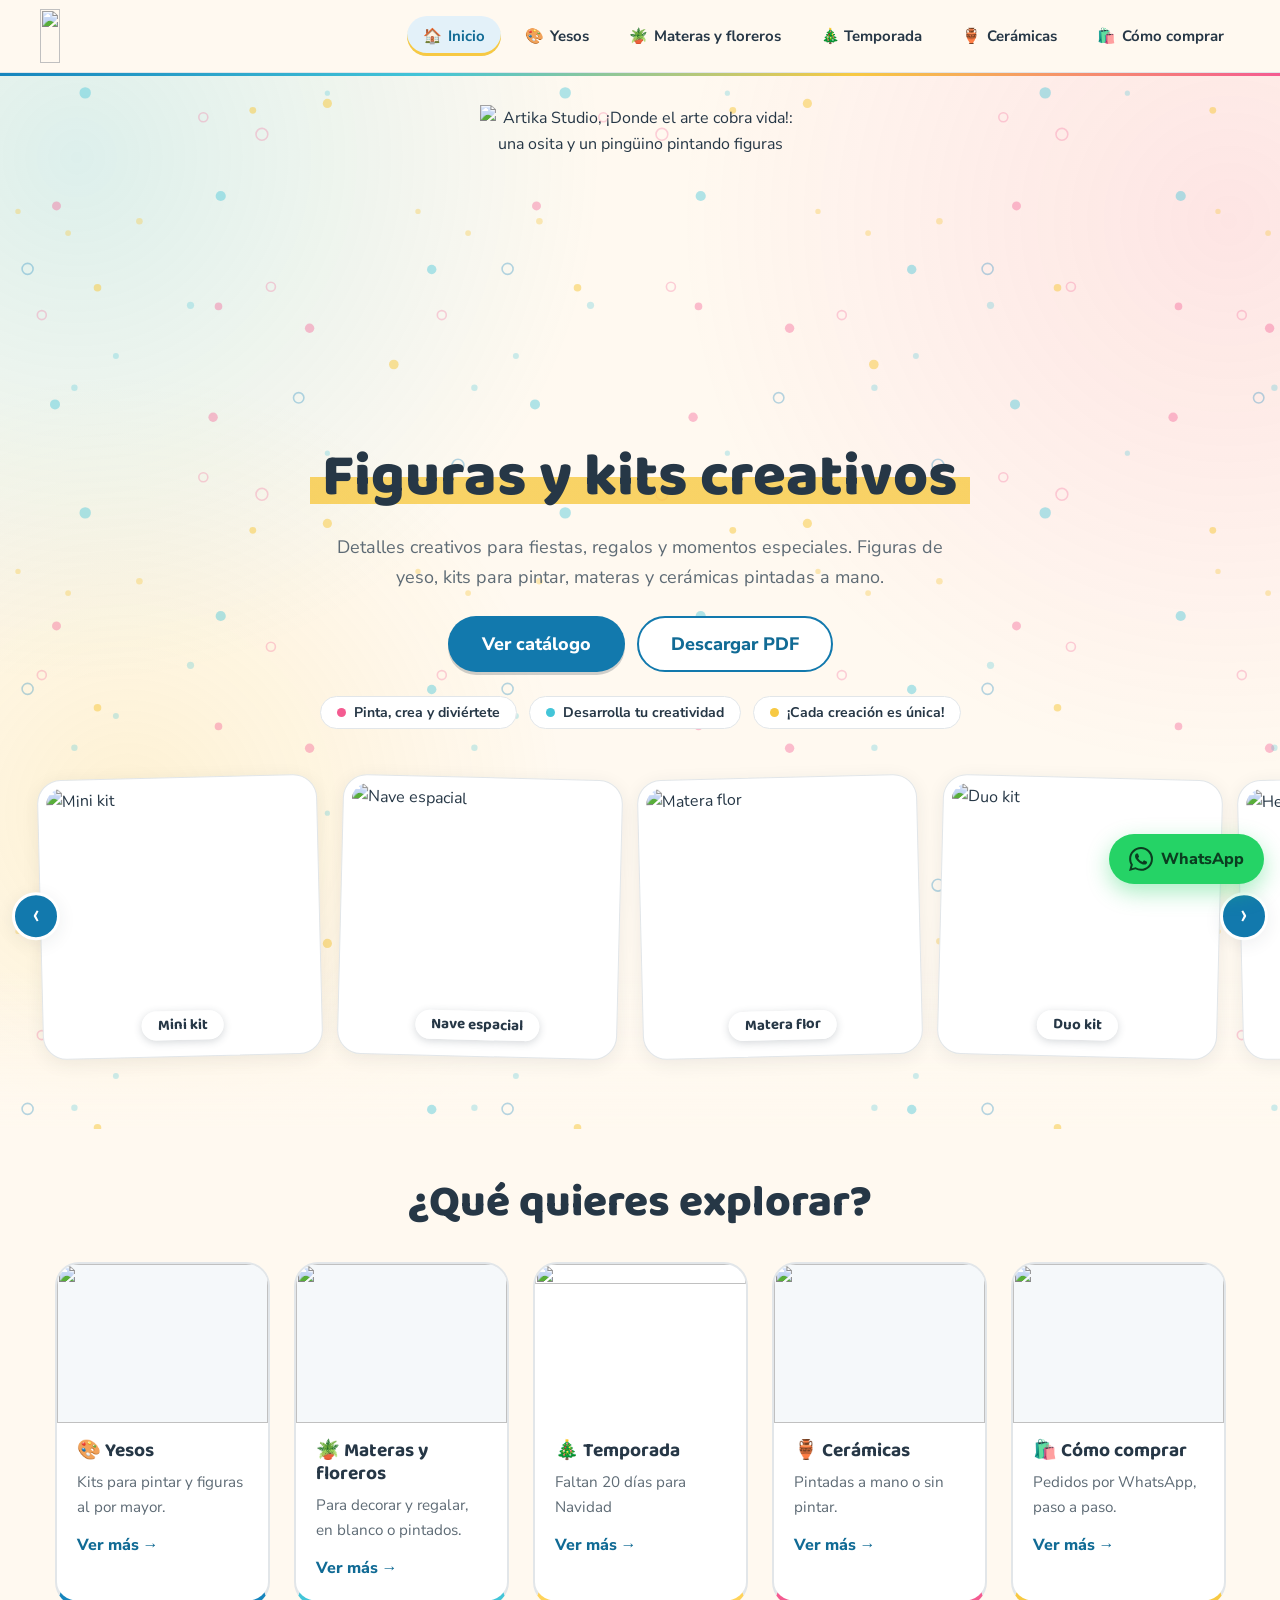
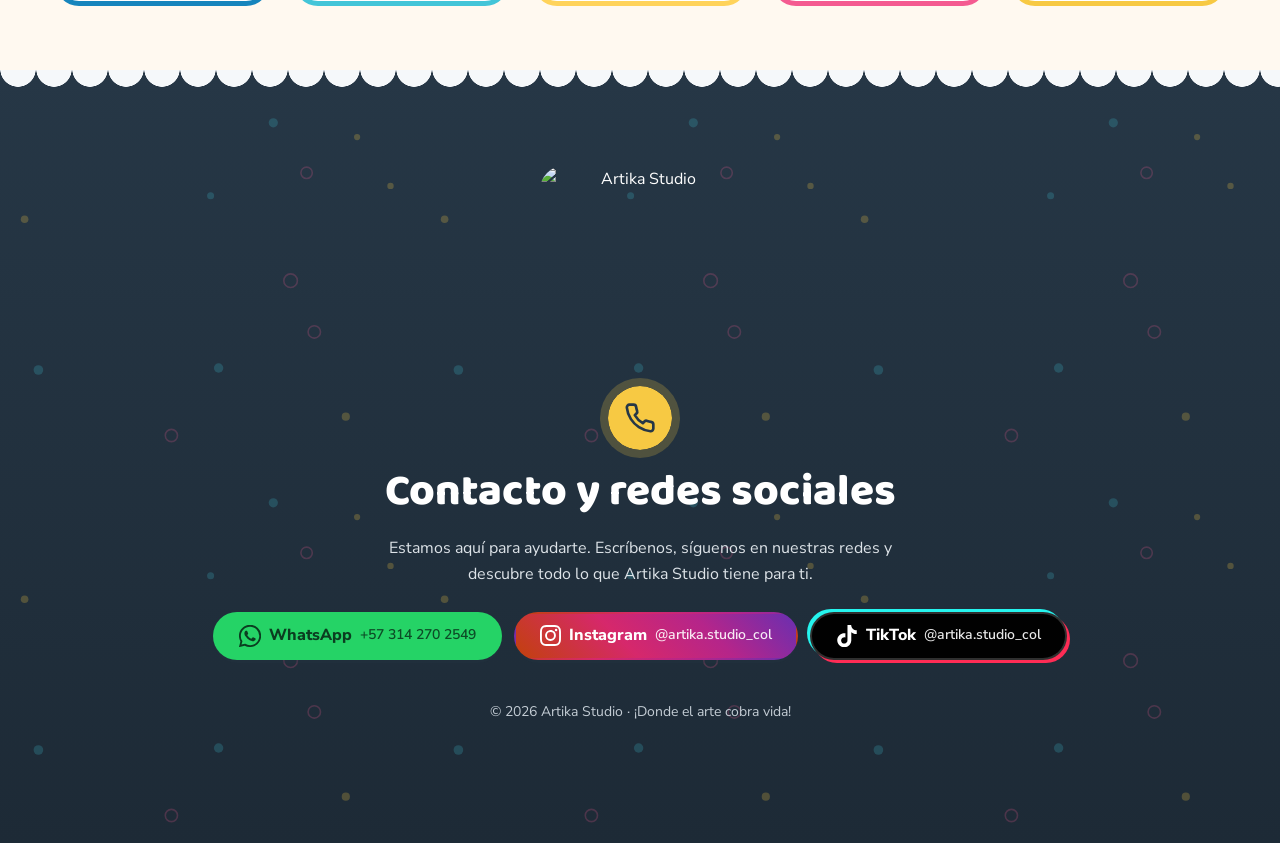
==== index.html @ c4f41da9 "Add files via upload" ====
<!DOCTYPE html>
<html lang="es">
<head>
  <meta charset="utf-8">
  <meta name="viewport" content="width=device-width, initial-scale=1">
  <title>Artika Studio · Figuras de yeso, kits y materas</title>
  <meta name="description" content="Artika Studio: figuras de yeso para pintar, kits creativos, materas y floreros, y cerámicas pintadas a mano. ¡Donde el arte cobra vida!">
  <meta name="theme-color" content="#8a6ad0">
  <link rel="preconnect" href="https://fonts.googleapis.com">
  <link rel="preconnect" href="https://fonts.gstatic.com" crossorigin>
  <link rel="canonical" href="https://collisionofstars11.github.io/artika-studio/">
  <link rel="icon" href="img/logos/favicon.png" type="image/png">
  <link rel="apple-touch-icon" href="img/logos/apple-touch-icon.png">
  <meta property="og:type" content="website">
  <meta property="og:site_name" content="Artika Studio">
  <meta property="og:locale" content="es_CO">
  <meta property="og:title" content="Artika Studio · Figuras de yeso, kits y materas">
  <meta property="og:description" content="Artika Studio: figuras de yeso para pintar, kits creativos, materas y floreros, y cerámicas pintadas a mano. ¡Donde el arte cobra vida!">
  <meta property="og:url" content="https://collisionofstars11.github.io/artika-studio/">
  <meta property="og:image" content="https://collisionofstars11.github.io/artika-studio/img/logos/compartir.jpg">
  <meta property="og:image:width" content="1200">
  <meta property="og:image:height" content="630">
  <meta property="og:image:alt" content="Logo de Artika Studio: ¡Donde el arte cobra vida!">
  <meta name="twitter:card" content="summary_large_image">
  <link rel="stylesheet" href="https://fonts.googleapis.com/css2?family=Baloo+2:wght@400;600;700;800&family=Nunito+Sans:wght@400;600;700;800&display=swap">
  <link rel="stylesheet" href="css/styles.css">
  <script type="application/ld+json">
{
  "@context": "https://schema.org",
  "@type": "Store",
  "name": "Artika Studio",
  "description": "Figuras de yeso para pintar, kits creativos, materas y floreros, y cerámicas pintadas a mano.",
  "url": "https://collisionofstars11.github.io/artika-studio/",
  "logo": "https://collisionofstars11.github.io/artika-studio/img/logos/logo-artika.png",
  "image": "https://collisionofstars11.github.io/artika-studio/img/logos/compartir.jpg",
  "telephone": "+573142702549",
  "areaServed": "CO",
  "sameAs": [
    "https://www.instagram.com/artika.studio_col",
    "https://www.tiktok.com/@artika.studio_col"
  ]
}
  </script>
</head>
<body>

  <a class="saltar" href="#contenido">Saltar al contenido</a>

  <!-- ========== ENCABEZADO (igual en todas las páginas) ========== -->
  <header class="cabecera">
    <div class="contenedor cabecera__fila">
      <a href="index.html" class="marca" aria-label="Artika Studio, ir al inicio">
        <img src="img/logos/logo-artika.png" alt="" width="108" height="54">
        <span class="sr-only">Artika Studio</span>
      </a>
      <button class="menu-boton" id="menuBoton" aria-expanded="false" aria-controls="menu" aria-label="Abrir menú">
        <span></span><span></span><span></span>
      </button>
      <nav class="menu" id="menu" aria-label="Principal">
        <a href="index.html" aria-current="page">Inicio</a>
        <a href="catalogo.html">Yesos</a>
        <a href="materas.html">Materas y floreros</a>
        <a href="temporada.html" id="menuTemporada">Temporada</a>
        <a href="ceramicas.html">Cerámicas</a>
        <a href="comprar.html">Cómo comprar</a>
      </nav>
    </div>
  </header>

  <main id="contenido">
    <noscript><p class="aviso">Para ver las figuras y los precios activa JavaScript, o escríbenos por WhatsApp al +57 314 270 2549.</p></noscript>

    <section class="hero" id="inicio">
      <div class="contenedor hero__contenido">
        <img class="hero__logo" src="img/logos/logo-general.png" alt="Artika Studio, ¡Donde el arte cobra vida!: una osita y un pingüino pintando figuras" width="320" height="320">
        <h1 class="hero__titulo">Figuras y kits creativos</h1>
        <p class="hero__texto">Detalles creativos para fiestas, regalos y momentos especiales. Figuras de yeso, kits para pintar, materas y cerámicas pintadas a mano.</p>
        <div class="hero__botones">
          <a class="boton boton--grande boton--azul" href="catalogo.html">Ver catálogo</a>
          <a class="boton boton--grande boton--borde" href="catalogo-artika-2026.pdf" download>Descargar PDF</a>
        </div>
        <ul class="lema" aria-label="Lo que ofrecemos">
          <li>Pinta, crea y diviértete</li>
          <li>Desarrolla tu creatividad</li>
          <li>¡Cada creación es única!</li>
        </ul>
      </div>

      <!-- Carrusel -->
      <div class="carrusel" data-carrusel="inicio" role="region" aria-roledescription="carrusel" aria-label="Fotos de nuestras piezas">
        <div class="carrusel__pista" tabindex="0" aria-live="off"></div>
        <div class="carrusel__controles">
          <button class="carrusel__flecha" data-dir="-1" aria-label="Foto anterior">‹</button>
          <button class="carrusel__flecha" data-dir="1" aria-label="Foto siguiente">›</button>
        </div>
      </div>
    </section>

    <!-- ========== ACCESOS A CADA PÁGINA ========== -->
    <section class="accesos" aria-labelledby="accesosTitulo">
      <div class="contenedor">
        <h2 id="accesosTitulo">¿Qué quieres explorar?</h2>
        <div class="accesos__rejilla">
          <a class="acceso acceso--lila" href="catalogo.html" data-fotos="kits/kit-mini.jpg,kits/kit-duo.jpg,kits/kit-maxi.jpg">
            <img src="img/kits/kit-mini.jpg" alt="" loading="lazy" width="733" height="800">
            <span class="acceso__cuerpo"><strong>🎨 Yesos</strong><span>Kits para pintar y figuras al por mayor.</span><span class="acceso__ir">Ver más</span></span>
          </a>
          <a class="acceso acceso--menta" href="materas.html" data-fotos="materas/matera-flor.jpg,materas/vaso-diamante.jpg,materas/floreros-lila.jpg">
            <img src="img/materas/matera-flor.jpg" alt="" loading="lazy" width="280" height="280">
            <span class="acceso__cuerpo"><strong>🪴 Materas y floreros</strong><span>Para decorar y regalar, en blanco o pintados.</span><span class="acceso__ir">Ver más</span></span>
          </a>
          <a class="acceso acceso--temporada" href="temporada.html">
            <img id="accTempImg" src="img/temporada/h-calabaza.jpg" alt="" loading="lazy" width="280" height="280">
            <span class="acceso__cuerpo"><strong id="accTempTitulo">Temporada</strong><span id="accTempTexto">Figuras especiales de la época.</span><span class="acceso__ir">Ver más</span></span>
          </a>
          <a class="acceso acceso--rosa" href="ceramicas.html" data-fotos="ceramicas/angel-salud.jpg,ceramicas/col-dragon.jpg,ceramicas/cerp-spiderman20.jpg">
            <img src="img/ceramicas/angel-salud.jpg" alt="" loading="lazy" width="416" height="416">
            <span class="acceso__cuerpo"><strong>🏺 Cerámicas</strong><span>Pintadas a mano o sin pintar.</span><span class="acceso__ir">Ver más</span></span>
          </a>
          <a class="acceso acceso--azul" href="comprar.html" data-fotos="ceramicas/loros.jpg,materas/elefante.jpg,materas/perrito.jpg">
            <img src="img/ceramicas/loros.jpg" alt="" loading="lazy" width="416" height="416">
            <span class="acceso__cuerpo"><strong>🛍️ Cómo comprar</strong><span>Pedidos por WhatsApp, paso a paso.</span><span class="acceso__ir">Ver más</span></span>
          </a>
        </div>
      </div>
    </section>

  </main>

  <!-- ========== CONTACTO (igual en todas las páginas) ========== -->
<footer class="pie" id="contacto">
    <div class="contenedor pie__contenido">
      <img class="pie__logo" src="img/logos/logo-general.png" alt="Artika Studio" width="200" height="200" loading="lazy">
      <h2 class="pie__titulo">Contacto y redes sociales</h2>
      <p>Estamos aquí para ayudarte. Escríbenos, síguenos en nuestras redes y descubre todo lo que Artika Studio tiene para ti.</p>
      <div class="redes">
        <a class="boton boton--whatsapp" id="linkWhatsapp" href="#" target="_blank" rel="noopener">WhatsApp <span id="telVisible"></span></a>
        <a class="boton boton--instagram" id="linkInstagram" href="#" target="_blank" rel="noopener">Instagram <span id="igVisible"></span></a>
        <a class="boton boton--tiktok" id="linkTiktok" href="#" target="_blank" rel="noopener">TikTok <span id="ttVisible"></span></a>
      </div>
      <p class="pie__copy">© <span id="anio"></span> Artika Studio · ¡Donde el arte cobra vida!</p>
    </div>
  </footer>

  <a class="flotante" id="flotanteWhatsapp" href="#" target="_blank" rel="noopener" aria-label="Escríbenos por WhatsApp">WhatsApp</a>

  <script src="js/datos.js"></script>
  <script src="js/main.js"></script>
  <script src="js/extras.js"></script>
</body>
</html>
---- css/styles.css ----
/* ==================================================
   ARTIKA STUDIO — SISTEMA VISUAL
   Fase 01 · Hoja de estilos completa

   ÍNDICE
    1. Fuentes
    2. Variables globales (colores, letras, espacios)
    3. Temas de temporada
    4. Reinicio y base
    5. Jerarquía tipográfica
    6. Contenedores y secciones
    7. Encabezado y navegación
    8. Botones
    9. Inicio (hero) y carrusel
   10. Etiquetas, introducciones y subtítulos
   11. Kits, precios y avisos
   12. Fotos, tabla y piezas de colección
   13. Cómo comprar
   14. Temporada
   15. Pie de página y botón flotante
   16. Formularios y campos (listos para usar)
   17. Animaciones y efectos de movimiento
   18. Adaptación a pantallas
   19. Movimiento reducido

   REGLAS DE USO DEL COLOR
   - Azul: enlaces, botones principales y acciones.
   - Crema y blanco: fondos y superficies.
   - Oscuro: títulos, textos y navegación.
   - Rosa, turquesa y amarillo: etiquetas, detalles y destacados.
     Nunca llevan texto pequeño encima por contraste: el texto va en oscuro.
   ================================================== */

/* 1. FUENTES */
/* Baloo 2 (títulos) y Nunito Sans (textos) se cargan desde el <head> de cada página */

/* 2. VARIABLES GLOBALES */
:root {
  /* Marca */
  --color-primary: #1685BD;
  --color-primary-hover: #116B95;
  --color-neutral: #FFF9F0;
  --color-accent: #F45B91;
  --color-dark: #263746;

  /* Colores complementarios */
  --color-turquoise: #43C5D8;
  --color-yellow: #F7C943;
  --color-green: #5BA355;          /* muestreado de la portada del catálogo */

  /* Ajustes de accesibilidad (derivados de los colores de marca) */
  --color-primary-action: #1279AD; /* azul de botones: texto blanco con contraste 4.8:1 */
  --color-primary-soft: #E3F1F9;
  --color-accent-soft: #FDE4EC;
  --color-turquoise-soft: #DDF5F9;
  --color-yellow-soft: #FEF3CC;

  /* Superficies */
  --color-background: var(--color-neutral);
  --color-surface: #FFFFFF;
  --color-surface-soft: #F5F8FA;

  /* Texto */
  --color-text: var(--color-dark);
  --color-text-muted: #5E6B75;
  --color-text-inverse: #FFFFFF;

  /* Bordes y estados */
  --color-border: #E2E6E9;
  --color-focus: #116B95;
  --color-success: #24794A;
  --color-error: #B42318;

  /* Redes: color de cada marca (WhatsApp lleva texto verde oscuro para que se lea bien) */
  --color-whatsapp: #25D366;
  --color-whatsapp-hover: #4BE585;
  --color-whatsapp-text: #0B3D20;

  /* Iconos (SVG dentro del CSS): redes con las formas oficiales de Simple Icons, teléfono de Feather */
  --icon-whatsapp: url("data:image/svg+xml,%3Csvg xmlns='http://www.w3.org/2000/svg' viewBox='0 0 24 24'%3E%3Cpath d='M17.472 14.382c-.297-.149-1.758-.867-2.03-.967-.273-.099-.471-.148-.67.15-.197.297-.767.966-.94 1.164-.173.199-.347.223-.644.075-.297-.15-1.255-.463-2.39-1.475-.883-.788-1.48-1.761-1.653-2.059-.173-.297-.018-.458.13-.606.134-.133.298-.347.446-.52.149-.174.198-.298.298-.497.099-.198.05-.371-.025-.52-.075-.149-.669-1.612-.916-2.207-.242-.579-.487-.5-.669-.51-.173-.008-.371-.01-.57-.01-.198 0-.52.074-.792.372-.272.297-1.04 1.016-1.04 2.479 0 1.462 1.065 2.875 1.213 3.074.149.198 2.096 3.2 5.077 4.487.709.306 1.262.489 1.694.625.712.227 1.36.195 1.871.118.571-.085 1.758-.719 2.006-1.413.248-.694.248-1.289.173-1.413-.074-.124-.272-.198-.57-.347m-5.421 7.403h-.004a9.87 9.87 0 01-5.031-1.378l-.361-.214-3.741.982.998-3.648-.235-.374a9.86 9.86 0 01-1.51-5.26c.001-5.45 4.436-9.884 9.888-9.884 2.64 0 5.122 1.03 6.988 2.898a9.825 9.825 0 012.893 6.994c-.003 5.45-4.437 9.884-9.885 9.884m8.413-18.297A11.815 11.815 0 0012.05 0C5.495 0 .16 5.335.157 11.892c0 2.096.547 4.142 1.588 5.945L.057 24l6.305-1.654a11.882 11.882 0 005.683 1.448h.005c6.554 0 11.89-5.335 11.893-11.893a11.821 11.821 0 00-3.48-8.413Z'/%3E%3C/svg%3E");
  --icon-instagram: url("data:image/svg+xml,%3Csvg xmlns='http://www.w3.org/2000/svg' viewBox='0 0 24 24'%3E%3Cpath d='M7.0301.084c-1.2768.0602-2.1487.264-2.911.5634-.7888.3075-1.4575.72-2.1228 1.3877-.6652.6677-1.075 1.3368-1.3802 2.127-.2954.7638-.4956 1.6365-.552 2.914-.0564 1.2775-.0689 1.6882-.0626 4.947.0062 3.2586.0206 3.6671.0825 4.9473.061 1.2765.264 2.1482.5635 2.9107.308.7889.72 1.4573 1.388 2.1228.6679.6655 1.3365 1.0743 2.1285 1.38.7632.295 1.6361.4961 2.9134.552 1.2773.056 1.6884.069 4.9462.0627 3.2578-.0062 3.668-.0207 4.9478-.0814 1.28-.0607 2.147-.2652 2.9098-.5633.7889-.3086 1.4578-.72 2.1228-1.3881.665-.6682 1.0745-1.3378 1.3795-2.1284.2957-.7632.4966-1.636.552-2.9124.056-1.2809.0692-1.6898.063-4.948-.0063-3.2583-.021-3.6668-.0817-4.9465-.0607-1.2797-.264-2.1487-.5633-2.9117-.3084-.7889-.72-1.4568-1.3876-2.1228C21.2982 1.33 20.628.9208 19.8378.6165 19.074.321 18.2017.1197 16.9244.0645 15.6471.0093 15.236-.005 11.977.0014 8.718.0076 8.31.0215 7.0301.0839m.1402 21.6932c-1.17-.0509-1.8053-.2453-2.2287-.408-.5606-.216-.96-.4771-1.3819-.895-.422-.4178-.6811-.8186-.9-1.378-.1644-.4234-.3624-1.058-.4171-2.228-.0595-1.2645-.072-1.6442-.079-4.848-.007-3.2037.0053-3.583.0607-4.848.05-1.169.2456-1.805.408-2.2282.216-.5613.4762-.96.895-1.3816.4188-.4217.8184-.6814 1.3783-.9003.423-.1651 1.0575-.3614 2.227-.4171 1.2655-.06 1.6447-.072 4.848-.079 3.2033-.007 3.5835.005 4.8495.0608 1.169.0508 1.8053.2445 2.228.408.5608.216.96.4754 1.3816.895.4217.4194.6816.8176.9005 1.3787.1653.4217.3617 1.056.4169 2.2263.0602 1.2655.0739 1.645.0796 4.848.0058 3.203-.0055 3.5834-.061 4.848-.051 1.17-.245 1.8055-.408 2.2294-.216.5604-.4763.96-.8954 1.3814-.419.4215-.8181.6811-1.3783.9-.4224.1649-1.0577.3617-2.2262.4174-1.2656.0595-1.6448.072-4.8493.079-3.2045.007-3.5825-.006-4.848-.0608M16.953 5.5864A1.44 1.44 0 1 0 18.39 4.144a1.44 1.44 0 0 0-1.437 1.4424M5.8385 12.012c.0067 3.4032 2.7706 6.1557 6.173 6.1493 3.4026-.0065 6.157-2.7701 6.1506-6.1733-.0065-3.4032-2.771-6.1565-6.174-6.1498-3.403.0067-6.156 2.771-6.1496 6.1738M8 12.0077a4 4 0 1 1 4.008 3.9921A3.9996 3.9996 0 0 1 8 12.0077'/%3E%3C/svg%3E");
  --icon-tiktok: url("data:image/svg+xml,%3Csvg xmlns='http://www.w3.org/2000/svg' viewBox='0 0 24 24'%3E%3Cpath d='M12.525.02c1.31-.02 2.61-.01 3.91-.02.08 1.53.63 3.09 1.75 4.17 1.12 1.11 2.7 1.62 4.24 1.79v4.03c-1.44-.05-2.89-.35-4.2-.97-.57-.26-1.1-.59-1.62-.93-.01 2.92.01 5.84-.02 8.75-.08 1.4-.54 2.79-1.35 3.94-1.31 1.92-3.58 3.17-5.91 3.21-1.43.08-2.86-.31-4.08-1.03-2.02-1.19-3.44-3.37-3.65-5.71-.02-.5-.03-1-.01-1.49.18-1.9 1.12-3.72 2.58-4.96 1.66-1.44 3.98-2.13 6.15-1.72.02 1.48-.04 2.96-.04 4.44-.99-.32-2.15-.23-3.02.37-.63.41-1.11 1.04-1.36 1.75-.21.51-.15 1.07-.14 1.61.24 1.64 1.82 3.02 3.5 2.87 1.12-.01 2.19-.66 2.77-1.61.19-.33.4-.67.41-1.06.1-1.79.06-3.57.07-5.36.01-4.03-.01-8.05.02-12.07z'/%3E%3C/svg%3E");
  --icon-phone: url("data:image/svg+xml,%3Csvg xmlns='http://www.w3.org/2000/svg' viewBox='0 0 64 64'%3E%3Ccircle cx='32' cy='32' r='32' fill='%23F7C943'/%3E%3Cg transform='translate%2816 16%29 scale%281.3333%29' fill='none' stroke='%23263746' stroke-width='2' stroke-linecap='round' stroke-linejoin='round'%3E%3Cpath d='M22 16.92v3a2 2 0 0 1-2.18 2 19.79 19.79 0 0 1-8.63-3.07 19.5 19.5 0 0 1-6-6 19.79 19.79 0 0 1-3.07-8.67A2 2 0 0 1 4.11 2h3a2 2 0 0 1 2 1.72 12.84 12.84 0 0 0 .7 2.81 2 2 0 0 1-.45 2.11L8.09 9.91a16 16 0 0 0 6 6l1.27-1.27a2 2 0 0 1 2.11-.45 12.84 12.84 0 0 0 2.81.7A2 2 0 0 1 22 16.92z'/%3E%3C/g%3E%3C/svg%3E");

  /* Mosaicos del confeti y de las figuras de temporada (se repiten y se desplazan) */
  --confeti-hero-a: url("data:image/svg+xml,%3Csvg xmlns='http://www.w3.org/2000/svg' width='480' height='420' viewBox='0 0 480 420'%3E%3Ccircle cx='218.5' cy='233.4' r='3.8' fill='rgb%28244%2C91%2C145%29' fill-opacity='0.55'/%3E%3Ccircle cx='431.7' cy='196.5' r='4.7' fill='rgb%2867%2C197%2C216%29' fill-opacity='0.6'/%3E%3Ccircle cx='97.5' cy='214.7' r='3.8' fill='rgb%28247%2C201%2C67%29' fill-opacity='0.75'/%3E%3Ccircle cx='298.7' cy='324.8' r='5.2' fill='none' stroke='rgb%2822%2C133%2C189%29' stroke-opacity='0.45' stroke-width='1.6'/%3E%3Ccircle cx='56.5' cy='132.9' r='4.5' fill='rgb%28244%2C91%2C145%29' fill-opacity='0.55'/%3E%3Ccircle cx='55' cy='331.4' r='5' fill='rgb%2867%2C197%2C216%29' fill-opacity='0.6'/%3E%3Ccircle cx='327.4' cy='30.4' r='4.6' fill='rgb%28247%2C201%2C67%29' fill-opacity='0.75'/%3E%3Ccircle cx='458' cy='392.2' r='5.9' fill='none' stroke='rgb%2822%2C133%2C189%29' stroke-opacity='0.45' stroke-width='1.6'/%3E%3Ccircle cx='309.6' cy='255.3' r='4.7' fill='rgb%28244%2C91%2C145%29' fill-opacity='0.55'/%3E%3Ccircle cx='85.2' cy='19.9' r='5.7' fill='rgb%2867%2C197%2C216%29' fill-opacity='0.6'/%3E%3Ccircle cx='252.8' cy='37.3' r='3.4' fill='rgb%28247%2C201%2C67%29' fill-opacity='0.75'/%3E%3Ccircle cx='27.6' cy='195.9' r='5.5' fill='none' stroke='rgb%2822%2C133%2C189%29' stroke-opacity='0.45' stroke-width='1.6'/%3E%3Ccircle cx='213.1' cy='344.2' r='4.7' fill='rgb%28244%2C91%2C145%29' fill-opacity='0.55'/%3E%3Ccircle cx='220.7' cy='123' r='5.1' fill='rgb%2867%2C197%2C216%29' fill-opacity='0.6'/%3E%3Ccircle cx='393.8' cy='291.5' r='4.8' fill='rgb%28247%2C201%2C67%29' fill-opacity='0.75'/%3E%3C/svg%3E");
  --confeti-hero-b: url("data:image/svg+xml,%3Csvg xmlns='http://www.w3.org/2000/svg' width='400' height='360' viewBox='0 0 400 360'%3E%3Ccircle cx='190.5' cy='232.3' r='3.6' fill='rgb%2867%2C197%2C216%29' fill-opacity='0.45'/%3E%3Ccircle cx='261.9' cy='61.3' r='5.9' fill='none' stroke='rgb%28244%2C91%2C145%29' stroke-opacity='0.45' stroke-width='1.6'/%3E%3Ccircle cx='18' cy='138.4' r='2.7' fill='rgb%28247%2C201%2C67%29' fill-opacity='0.6'/%3E%3Ccircle cx='115.9' cy='283' r='3' fill='rgb%2867%2C197%2C216%29' fill-opacity='0.45'/%3E%3Ccircle cx='270.9' cy='213.7' r='4.5' fill='none' stroke='rgb%28244%2C91%2C145%29' stroke-opacity='0.45' stroke-width='1.6'/%3E%3Ccircle cx='68.1' cy='160.1' r='2.9' fill='rgb%28247%2C201%2C67%29' fill-opacity='0.6'/%3E%3Ccircle cx='74.4' cy='314.8' r='3.2' fill='rgb%2867%2C197%2C216%29' fill-opacity='0.45'/%3E%3Ccircle cx='41.8' cy='242.1' r='4.5' fill='none' stroke='rgb%28244%2C91%2C145%29' stroke-opacity='0.45' stroke-width='1.6'/%3E%3Ccircle cx='139.4' cy='148.3' r='3.3' fill='rgb%28247%2C201%2C67%29' fill-opacity='0.6'/%3E%3Ccircle cx='327.4' cy='20.2' r='2.6' fill='rgb%2867%2C197%2C216%29' fill-opacity='0.45'/%3E%3Ccircle cx='203.3' cy='44.2' r='4.5' fill='none' stroke='rgb%28244%2C91%2C145%29' stroke-opacity='0.45' stroke-width='1.6'/%3E%3C/svg%3E");
  --confeti-lila: url("data:image/svg+xml,%3Csvg xmlns='http://www.w3.org/2000/svg' width='440' height='400' viewBox='0 0 440 400'%3E%3Ccircle cx='120.7' cy='268.9' r='3.9' fill='rgb%2867%2C197%2C216%29' fill-opacity='0.55'/%3E%3Ccircle cx='295.8' cy='330' r='3.5' fill='rgb%28247%2C201%2C67%29' fill-opacity='0.75'/%3E%3Ccircle cx='90.5' cy='99.8' r='5.8' fill='none' stroke='rgb%28244%2C91%2C145%29' stroke-opacity='0.45' stroke-width='1.6'/%3E%3Ccircle cx='316.4' cy='62.4' r='2.7' fill='rgb%2822%2C133%2C189%29' fill-opacity='0.35'/%3E%3Ccircle cx='232.9' cy='93.6' r='4.5' fill='rgb%2867%2C197%2C216%29' fill-opacity='0.55'/%3E%3Ccircle cx='135.4' cy='174.5' r='4' fill='rgb%28247%2C201%2C67%29' fill-opacity='0.75'/%3E%3Ccircle cx='359.1' cy='240.3' r='7.2' fill='none' stroke='rgb%28244%2C91%2C145%29' stroke-opacity='0.45' stroke-width='1.6'/%3E%3Ccircle cx='19.9' cy='116.6' r='3.3' fill='rgb%2822%2C133%2C189%29' fill-opacity='0.35'/%3E%3Ccircle cx='74.4' cy='338.1' r='4.2' fill='rgb%2867%2C197%2C216%29' fill-opacity='0.55'/%3E%3Ccircle cx='347.6' cy='313.8' r='3.9' fill='rgb%28247%2C201%2C67%29' fill-opacity='0.75'/%3E%3Ccircle cx='405.1' cy='309.3' r='5.4' fill='none' stroke='rgb%28244%2C91%2C145%29' stroke-opacity='0.45' stroke-width='1.6'/%3E%3Ccircle cx='214.6' cy='294.9' r='3.3' fill='rgb%2822%2C133%2C189%29' fill-opacity='0.35'/%3E%3Ccircle cx='246.4' cy='173.8' r='4' fill='rgb%2867%2C197%2C216%29' fill-opacity='0.55'/%3E%3C/svg%3E");
  --confeti-menta: url("data:image/svg+xml,%3Csvg xmlns='http://www.w3.org/2000/svg' width='420' height='380' viewBox='0 0 420 380'%3E%3Ccircle cx='55.9' cy='261.3' r='4.1' fill='rgb%28244%2C91%2C145%29' fill-opacity='0.5'/%3E%3Ccircle cx='269.6' cy='345' r='3.1' fill='rgb%2867%2C197%2C216%29' fill-opacity='0.6'/%3E%3Ccircle cx='120.3' cy='104' r='6.8' fill='none' stroke='rgb%28247%2C201%2C67%29' stroke-opacity='0.7' stroke-width='1.6'/%3E%3Ccircle cx='301.8' cy='245.8' r='2.6' fill='rgb%2822%2C133%2C189%29' fill-opacity='0.32'/%3E%3Ccircle cx='132.8' cy='254.9' r='3.8' fill='rgb%28244%2C91%2C145%29' fill-opacity='0.5'/%3E%3Ccircle cx='60.4' cy='92.6' r='3' fill='rgb%2867%2C197%2C216%29' fill-opacity='0.6'/%3E%3Ccircle cx='367.4' cy='140' r='6.7' fill='none' stroke='rgb%28247%2C201%2C67%29' stroke-opacity='0.7' stroke-width='1.6'/%3E%3Ccircle cx='261.6' cy='66.7' r='2.7' fill='rgb%2822%2C133%2C189%29' fill-opacity='0.32'/%3E%3Ccircle cx='230.1' cy='247.7' r='4.1' fill='rgb%28244%2C91%2C145%29' fill-opacity='0.5'/%3E%3Ccircle cx='356.9' cy='194.9' r='3.1' fill='rgb%2867%2C197%2C216%29' fill-opacity='0.6'/%3E%3Ccircle cx='90' cy='173.3' r='6.1' fill='none' stroke='rgb%28247%2C201%2C67%29' stroke-opacity='0.7' stroke-width='1.6'/%3E%3Ccircle cx='99.5' cy='295' r='3.3' fill='rgb%2822%2C133%2C189%29' fill-opacity='0.32'/%3E%3C/svg%3E");
  --confeti-rosa: url("data:image/svg+xml,%3Csvg xmlns='http://www.w3.org/2000/svg' width='460' height='400' viewBox='0 0 460 400'%3E%3Ccircle cx='431' cy='18.3' r='4.1' fill='rgb%28247%2C201%2C67%29' fill-opacity='0.75'/%3E%3Ccircle cx='331.9' cy='72.8' r='4' fill='rgb%28244%2C91%2C145%29' fill-opacity='0.5'/%3E%3Ccircle cx='393.9' cy='267.5' r='6.3' fill='none' stroke='rgb%2867%2C197%2C216%29' stroke-opacity='0.6' stroke-width='1.6'/%3E%3Ccircle cx='384.4' cy='385.9' r='3' fill='rgb%2822%2C133%2C189%29' fill-opacity='0.3'/%3E%3Ccircle cx='117.6' cy='139.8' r='4.1' fill='rgb%28247%2C201%2C67%29' fill-opacity='0.75'/%3E%3Ccircle cx='413.5' cy='204.2' r='3.2' fill='rgb%28244%2C91%2C145%29' fill-opacity='0.5'/%3E%3Ccircle cx='195.4' cy='43.4' r='7.1' fill='none' stroke='rgb%2867%2C197%2C216%29' stroke-opacity='0.6' stroke-width='1.6'/%3E%3Ccircle cx='257.9' cy='147.9' r='2.9' fill='rgb%2822%2C133%2C189%29' fill-opacity='0.3'/%3E%3Ccircle cx='260.1' cy='360' r='3.7' fill='rgb%28247%2C201%2C67%29' fill-opacity='0.75'/%3E%3Ccircle cx='22.1' cy='66.2' r='3.4' fill='rgb%28244%2C91%2C145%29' fill-opacity='0.5'/%3E%3Ccircle cx='88.4' cy='363' r='6.8' fill='none' stroke='rgb%2867%2C197%2C216%29' stroke-opacity='0.6' stroke-width='1.6'/%3E%3Ccircle cx='312.3' cy='281.5' r='2.9' fill='rgb%2822%2C133%2C189%29' fill-opacity='0.3'/%3E%3Ccircle cx='137.8' cy='198.1' r='4.7' fill='rgb%28247%2C201%2C67%29' fill-opacity='0.75'/%3E%3Ccircle cx='64.2' cy='31.6' r='3.4' fill='rgb%28244%2C91%2C145%29' fill-opacity='0.5'/%3E%3C/svg%3E");
  --confeti-azul: url("data:image/svg+xml,%3Csvg xmlns='http://www.w3.org/2000/svg' width='400' height='360' viewBox='0 0 400 360'%3E%3Ccircle cx='148.5' cy='173.5' r='3.8' fill='rgb%2822%2C133%2C189%29' fill-opacity='0.4'/%3E%3Ccircle cx='166.3' cy='232.4' r='3' fill='rgb%28244%2C91%2C145%29' fill-opacity='0.5'/%3E%3Ccircle cx='110.3' cy='224.8' r='7.1' fill='none' stroke='rgb%28247%2C201%2C67%29' stroke-opacity='0.75' stroke-width='1.6'/%3E%3Ccircle cx='17.8' cy='114.3' r='3.4' fill='rgb%2867%2C197%2C216%29' fill-opacity='0.55'/%3E%3Ccircle cx='138.6' cy='61.1' r='4.5' fill='rgb%2822%2C133%2C189%29' fill-opacity='0.4'/%3E%3Ccircle cx='290.6' cy='117' r='3.6' fill='rgb%28244%2C91%2C145%29' fill-opacity='0.5'/%3E%3Ccircle cx='307.6' cy='331.5' r='5.6' fill='none' stroke='rgb%28247%2C201%2C67%29' stroke-opacity='0.75' stroke-width='1.6'/%3E%3Ccircle cx='108.3' cy='310.7' r='2.7' fill='rgb%2867%2C197%2C216%29' fill-opacity='0.55'/%3E%3Ccircle cx='314.4' cy='235.6' r='3.8' fill='rgb%2822%2C133%2C189%29' fill-opacity='0.4'/%3E%3Ccircle cx='97.5' cy='116.9' r='3.5' fill='rgb%28244%2C91%2C145%29' fill-opacity='0.5'/%3E%3Ccircle cx='253.2' cy='328.9' r='5.2' fill='none' stroke='rgb%28247%2C201%2C67%29' stroke-opacity='0.75' stroke-width='1.6'/%3E%3C/svg%3E");
  --confeti-pie: url("data:image/svg+xml,%3Csvg xmlns='http://www.w3.org/2000/svg' width='420' height='380' viewBox='0 0 420 380'%3E%3Ccircle cx='218.6' cy='298' r='4.7' fill='rgb%2867%2C197%2C216%29' fill-opacity='0.55'/%3E%3Ccircle cx='390.5' cy='115.9' r='3.2' fill='rgb%28247%2C201%2C67%29' fill-opacity='0.6'/%3E%3Ccircle cx='314.3' cy='261.9' r='6.2' fill='none' stroke='rgb%28244%2C91%2C145%29' stroke-opacity='0.55' stroke-width='1.6'/%3E%3Ccircle cx='273.3' cy='52.8' r='4.6' fill='rgb%2867%2C197%2C216%29' fill-opacity='0.55'/%3E%3Ccircle cx='24.6' cy='149.2' r='3.8' fill='rgb%28247%2C201%2C67%29' fill-opacity='0.6'/%3E%3Ccircle cx='306.6' cy='102.8' r='5.7' fill='none' stroke='rgb%28244%2C91%2C145%29' stroke-opacity='0.55' stroke-width='1.6'/%3E%3Ccircle cx='210.6' cy='125.7' r='3.5' fill='rgb%2867%2C197%2C216%29' fill-opacity='0.55'/%3E%3Ccircle cx='345.8' cy='346.7' r='4.1' fill='rgb%28247%2C201%2C67%29' fill-opacity='0.6'/%3E%3Ccircle cx='171.4' cy='365.5' r='6.1' fill='none' stroke='rgb%28244%2C91%2C145%29' stroke-opacity='0.55' stroke-width='1.6'/%3E%3Ccircle cx='38.4' cy='300' r='4.8' fill='rgb%2867%2C197%2C216%29' fill-opacity='0.55'/%3E%3Ccircle cx='357.1' cy='67.1' r='3.1' fill='rgb%28247%2C201%2C67%29' fill-opacity='0.6'/%3E%3Ccircle cx='290.6' cy='210.7' r='6.8' fill='none' stroke='rgb%28244%2C91%2C145%29' stroke-opacity='0.55' stroke-width='1.6'/%3E%3C/svg%3E");
  --figuras-halloween: url("data:image/svg+xml,%3Csvg xmlns='http://www.w3.org/2000/svg' width='460' height='400' viewBox='0 0 460 400'%3E%3Cg opacity='0.8' transform='translate%28245.3 130%29 rotate%2813.3%29 scale%280.9%29'%3E%3Crect x='-1.8' y='-13' width='3.6' height='6' rx='1' fill='%237FB04B'/%3E%3Cellipse cx='-7.5' cy='1' rx='7' ry='9.5' fill='%23FF8A1F'/%3E%3Cellipse cx='7.5' cy='1' rx='7' ry='9.5' fill='%23FF8A1F'/%3E%3Cellipse cx='0' cy='1' rx='7' ry='10.5' fill='%23FF8A1F' stroke='%23C25E0A' stroke-width='.8'/%3E%3Cpath fill='%232B1B4A' d='M-6.5-1.5 -3-6 0.5-1.5Z M1-1.5 4.5-6 8-1.5Z M-6 6 -3.5 4 -1.2 6 1.2 4 3.5 6 6 4 5 8.5 -5 8.5Z'/%3E%3C/g%3E%3Cg opacity='0.55' transform='translate%2845.8 251%29 rotate%280.2%29 scale%280.85%29'%3E%3Cpath fill='%23FFFFFF' d='M-10 12 V-2 Q-10-14 0-14 Q10-14 10-2 V12 L6.7 8.5 3.3 12 0 8.5 -3.3 12 -6.7 8.5Z'/%3E%3Ccircle cx='-4' cy='-3.5' r='2' fill='%232B1B4A'/%3E%3Ccircle cx='4' cy='-3.5' r='2' fill='%232B1B4A'/%3E%3Cellipse cx='0' cy='2.5' rx='2' ry='2.6' fill='%232B1B4A'/%3E%3C/g%3E%3Cg opacity='0.85' transform='translate%28116.3 119.4%29 rotate%28-10.3%29 scale%281.15%29'%3E%3Crect x='-1.8' y='-13' width='3.6' height='6' rx='1' fill='%237FB04B'/%3E%3Cellipse cx='-7.5' cy='1' rx='7' ry='9.5' fill='%23FF8A1F'/%3E%3Cellipse cx='7.5' cy='1' rx='7' ry='9.5' fill='%23FF8A1F'/%3E%3Cellipse cx='0' cy='1' rx='7' ry='10.5' fill='%23FF8A1F' stroke='%23C25E0A' stroke-width='.8'/%3E%3Cpath fill='%232B1B4A' d='M-6.5-1.5 -3-6 0.5-1.5Z M1-1.5 4.5-6 8-1.5Z M-6 6 -3.5 4 -1.2 6 1.2 4 3.5 6 6 4 5 8.5 -5 8.5Z'/%3E%3C/g%3E%3Cg opacity='0.6' transform='translate%28189.7 247%29 rotate%284.6%29 scale%281.1%29'%3E%3Cpath fill='%23C9B6FF' d='M0-5 L-2.6-10 L-4-5.5 Q-12-11-22-5 Q-18-2.5-17-1 Q-14-4-11-2.5 Q-8-3.5-6 0 Q-3 4 0 8 Q3 4 6 0 Q8-3.5 11-2.5 Q14-4 17-1 Q18-2.5 22-5 Q12-11 4-5.5 L2.6-10Z'/%3E%3C/g%3E%3Cg opacity='0.8' transform='translate%28421.6 187.2%29 rotate%28-0.9%29 scale%280.9%29'%3E%3Cpath fill='%23FFD35A' d='M0-9 Q1-1 9 0 Q1 1 0 9 Q-1 1-9 0 Q-1-1 0-9Z'/%3E%3C/g%3E%3Cg opacity='0.65' transform='translate%28423.4 363.5%29 rotate%28-5.4%29 scale%281.05%29'%3E%3Cpath fill='%23FFFFFF' d='M-10 12 V-2 Q-10-14 0-14 Q10-14 10-2 V12 L6.7 8.5 3.3 12 0 8.5 -3.3 12 -6.7 8.5Z'/%3E%3Ccircle cx='-4' cy='-3.5' r='2' fill='%232B1B4A'/%3E%3Ccircle cx='4' cy='-3.5' r='2' fill='%232B1B4A'/%3E%3Cellipse cx='0' cy='2.5' rx='2' ry='2.6' fill='%232B1B4A'/%3E%3C/g%3E%3Cg opacity='0.75' transform='translate%2896.7 313.5%29 rotate%28-1.6%29 scale%280.8%29'%3E%3Cpath fill='%23FF8A1F' d='M0-9 Q1-1 9 0 Q1 1 0 9 Q-1 1-9 0 Q-1-1 0-9Z'/%3E%3C/g%3E%3Cg opacity='0.55' transform='translate%28269 338.6%29 rotate%285%29 scale%281.0%29'%3E%3Cpath fill='%23C9B6FF' d='M0-5 L-2.6-10 L-4-5.5 Q-12-11-22-5 Q-18-2.5-17-1 Q-14-4-11-2.5 Q-8-3.5-6 0 Q-3 4 0 8 Q3 4 6 0 Q8-3.5 11-2.5 Q14-4 17-1 Q18-2.5 22-5 Q12-11 4-5.5 L2.6-10Z'/%3E%3C/g%3E%3Cg opacity='0.5' transform='translate%28377.8 117.7%29 rotate%28-5.4%29 scale%280.9%29'%3E%3Cpath fill='%23C9B6FF' d='M0-5 L-2.6-10 L-4-5.5 Q-12-11-22-5 Q-18-2.5-17-1 Q-14-4-11-2.5 Q-8-3.5-6 0 Q-3 4 0 8 Q3 4 6 0 Q8-3.5 11-2.5 Q14-4 17-1 Q18-2.5 22-5 Q12-11 4-5.5 L2.6-10Z'/%3E%3C/g%3E%3C/svg%3E");
  --figuras-navidad: url("data:image/svg+xml,%3Csvg xmlns='http://www.w3.org/2000/svg' width='460' height='400' viewBox='0 0 460 400'%3E%3Cg opacity='0.8' transform='translate%2838.8 71.3%29 rotate%28-9.8%29 scale%280.9%29'%3E%3Cpolygon points='0.0%2C-10.0 2.6%2C-3.6 9.5%2C-3.1 4.3%2C1.4 5.9%2C8.1 0.0%2C4.5 -5.9%2C8.1 -4.3%2C1.4 -9.5%2C-3.1 -2.6%2C-3.6' fill='%23FFD35A'/%3E%3C/g%3E%3Cg opacity='0.8' transform='translate%28188 261%29 rotate%2813.5%29 scale%280.85%29'%3E%3Ccircle cx='0' cy='3' r='8' fill='%23FFD35A'/%3E%3Crect x='-3' y='-6.5' width='6' height='3.5' rx='1' fill='%23FFD35A'/%3E%3Cpath d='M0-6.5 Q-2-10 0-10 Q2-10 0-6.5' fill='none' stroke='%23FFD35A' stroke-width='1.2'/%3E%3Cpath d='M-5 0 Q-4.5-3 -1.5-4' fill='none' stroke='%23fff' stroke-opacity='.65' stroke-width='1.4' stroke-linecap='round'/%3E%3C/g%3E%3Cg opacity='0.65' transform='translate%2891.8 279.9%29 rotate%283.2%29 scale%281.0%29'%3E%3Cg fill='none' stroke='%23FFFFFF' stroke-width='1.7' stroke-linecap='round' stroke-linejoin='round'%3E%3Cpath transform='rotate%280%29' d='M0 0V-10M-3-7.5 0-5 3-7.5'/%3E%3Cpath transform='rotate%2860%29' d='M0 0V-10M-3-7.5 0-5 3-7.5'/%3E%3Cpath transform='rotate%28120%29' d='M0 0V-10M-3-7.5 0-5 3-7.5'/%3E%3Cpath transform='rotate%28180%29' d='M0 0V-10M-3-7.5 0-5 3-7.5'/%3E%3Cpath transform='rotate%28240%29' d='M0 0V-10M-3-7.5 0-5 3-7.5'/%3E%3Cpath transform='rotate%28300%29' d='M0 0V-10M-3-7.5 0-5 3-7.5'/%3E%3C/g%3E%3C/g%3E%3Cg opacity='0.6' transform='translate%28293.6 79.3%29 rotate%286.3%29 scale%281.1%29'%3E%3Cg fill='none' stroke='%23FFFFFF' stroke-width='1.7' stroke-linecap='round' stroke-linejoin='round'%3E%3Cpath transform='rotate%280%29' d='M0 0V-10M-3-7.5 0-5 3-7.5'/%3E%3Cpath transform='rotate%2860%29' d='M0 0V-10M-3-7.5 0-5 3-7.5'/%3E%3Cpath transform='rotate%28120%29' d='M0 0V-10M-3-7.5 0-5 3-7.5'/%3E%3Cpath transform='rotate%28180%29' d='M0 0V-10M-3-7.5 0-5 3-7.5'/%3E%3Cpath transform='rotate%28240%29' d='M0 0V-10M-3-7.5 0-5 3-7.5'/%3E%3Cpath transform='rotate%28300%29' d='M0 0V-10M-3-7.5 0-5 3-7.5'/%3E%3C/g%3E%3C/g%3E%3Cg opacity='0.65' transform='translate%28244 182.7%29 rotate%28-12.9%29 scale%280.85%29'%3E%3Cpath fill='%23F4F1DE' d='M0-13 L-6.5-4 H-3 L-9 3.5 H-4 L-11 11 H11 L4 3.5 H9 L3-4 H6.5Z'/%3E%3Crect x='-1.8' y='11' width='3.6' height='4' fill='%23C98B4B'/%3E%3Cpolygon transform=%22translate%280 -13%29%22 points='0.0%2C-3.4 0.9%2C-1.2 3.2%2C-1.1 1.5%2C0.5 2.0%2C2.8 0.0%2C1.5 -2.0%2C2.8 -1.5%2C0.5 -3.2%2C-1.1 -0.9%2C-1.2' fill='%23FFD35A'/%3E%3C/g%3E%3Cg opacity='0.7' transform='translate%28195.7 364.8%29 rotate%28-3.2%29 scale%280.7%29'%3E%3Cpolygon points='0.0%2C-10.0 2.6%2C-3.6 9.5%2C-3.1 4.3%2C1.4 5.9%2C8.1 0.0%2C4.5 -5.9%2C8.1 -4.3%2C1.4 -9.5%2C-3.1 -2.6%2C-3.6' fill='%23FFD35A'/%3E%3C/g%3E%3Cg opacity='0.85' transform='translate%28402.4 167.8%29 rotate%2813.1%29 scale%281.0%29'%3E%3Ccircle cx='0' cy='3' r='8' fill='%23E5484D'/%3E%3Crect x='-3' y='-6.5' width='6' height='3.5' rx='1' fill='%23FFD35A'/%3E%3Cpath d='M0-6.5 Q-2-10 0-10 Q2-10 0-6.5' fill='none' stroke='%23FFD35A' stroke-width='1.2'/%3E%3Cpath d='M-5 0 Q-4.5-3 -1.5-4' fill='none' stroke='%23fff' stroke-opacity='.65' stroke-width='1.4' stroke-linecap='round'/%3E%3C/g%3E%3Cg opacity='0.75' transform='translate%28111.8 143.7%29 rotate%284.8%29 scale%281.05%29'%3E%3Cpath fill='%23F4F1DE' d='M0-13 L-6.5-4 H-3 L-9 3.5 H-4 L-11 11 H11 L4 3.5 H9 L3-4 H6.5Z'/%3E%3Crect x='-1.8' y='11' width='3.6' height='4' fill='%23C98B4B'/%3E%3Cpolygon transform=%22translate%280 -13%29%22 points='0.0%2C-3.4 0.9%2C-1.2 3.2%2C-1.1 1.5%2C0.5 2.0%2C2.8 0.0%2C1.5 -2.0%2C2.8 -1.5%2C0.5 -3.2%2C-1.1 -0.9%2C-1.2' fill='%23FFD35A'/%3E%3C/g%3E%3Cg opacity='0.55' transform='translate%28407.9 312.4%29 rotate%2815.7%29 scale%280.8%29'%3E%3Cg fill='none' stroke='%23FFFFFF' stroke-width='1.7' stroke-linecap='round' stroke-linejoin='round'%3E%3Cpath transform='rotate%280%29' d='M0 0V-10M-3-7.5 0-5 3-7.5'/%3E%3Cpath transform='rotate%2860%29' d='M0 0V-10M-3-7.5 0-5 3-7.5'/%3E%3Cpath transform='rotate%28120%29' d='M0 0V-10M-3-7.5 0-5 3-7.5'/%3E%3Cpath transform='rotate%28180%29' d='M0 0V-10M-3-7.5 0-5 3-7.5'/%3E%3Cpath transform='rotate%28240%29' d='M0 0V-10M-3-7.5 0-5 3-7.5'/%3E%3Cpath transform='rotate%28300%29' d='M0 0V-10M-3-7.5 0-5 3-7.5'/%3E%3C/g%3E%3C/g%3E%3Cg opacity='0.6' transform='translate%28287.5 311.6%29 rotate%28-9.7%29 scale%280.9%29'%3E%3Cg fill='none' stroke='%23FFFFFF' stroke-width='1.7' stroke-linecap='round' stroke-linejoin='round'%3E%3Cpath transform='rotate%280%29' d='M0 0V-10M-3-7.5 0-5 3-7.5'/%3E%3Cpath transform='rotate%2860%29' d='M0 0V-10M-3-7.5 0-5 3-7.5'/%3E%3Cpath transform='rotate%28120%29' d='M0 0V-10M-3-7.5 0-5 3-7.5'/%3E%3Cpath transform='rotate%28180%29' d='M0 0V-10M-3-7.5 0-5 3-7.5'/%3E%3Cpath transform='rotate%28240%29' d='M0 0V-10M-3-7.5 0-5 3-7.5'/%3E%3Cpath transform='rotate%28300%29' d='M0 0V-10M-3-7.5 0-5 3-7.5'/%3E%3C/g%3E%3C/g%3E%3C/svg%3E");
  --figuras-amor: url("data:image/svg+xml,%3Csvg xmlns='http://www.w3.org/2000/svg' width='460' height='400' viewBox='0 0 460 400'%3E%3Cg opacity='0.8' transform='translate%2864.3 104.9%29 rotate%2815.3%29 scale%280.9%29'%3E%3Cpath fill='%23FFD35A' d='M0-9 Q1-1 9 0 Q1 1 0 9 Q-1 1-9 0 Q-1-1 0-9Z'/%3E%3C/g%3E%3Cg opacity='0.6' transform='translate%28152.8 332.9%29 rotate%28-12.4%29 scale%280.8%29'%3E%3Cpath fill='none' stroke='%23FFFFFF' stroke-width='1.8' stroke-linejoin='round' d='M0 8 C-12-1 -8-10 0-4 C8-10 12-1 0 8Z'/%3E%3C/g%3E%3Cg opacity='0.75' transform='translate%28228.5 273.1%29 rotate%28-10.9%29 scale%280.7%29'%3E%3Cpath fill='%23FFD35A' d='M0-9 Q1-1 9 0 Q1 1 0 9 Q-1 1-9 0 Q-1-1 0-9Z'/%3E%3C/g%3E%3Cg opacity='0.7' transform='translate%2873.3 203%29 rotate%28-15.4%29 scale%281.15%29'%3E%3Cpath fill='%23FFB3CF' d='M0 9 C-14-1 -9-11 0-4 C9-11 14-1 0 9Z'/%3E%3C/g%3E%3Cg opacity='0.75' transform='translate%28364.5 207.6%29 rotate%28-14.4%29 scale%281.0%29'%3E%3Cpath fill='%23FFB3CF' d='M0 9 C-14-1 -9-11 0-4 C9-11 14-1 0 9Z'/%3E%3C/g%3E%3Cg opacity='0.7' transform='translate%28404.3 326.8%29 rotate%28-14.8%29 scale%280.8%29'%3E%3Cpath fill='%23FFFFFF' d='M0-9 Q1-1 9 0 Q1 1 0 9 Q-1 1-9 0 Q-1-1 0-9Z'/%3E%3C/g%3E%3Cg opacity='0.7' transform='translate%28179.4 34.2%29 rotate%28-4.7%29 scale%280.8%29'%3E%3Cpath fill='%23FFD6E5' d='M0 9 C-14-1 -9-11 0-4 C9-11 14-1 0 9Z'/%3E%3C/g%3E%3Cg opacity='0.7' transform='translate%28330.1 76%29 rotate%28-10.8%29 scale%281.0%29'%3E%3Cpath fill='none' stroke='%23FFFFFF' stroke-width='1.8' stroke-linejoin='round' d='M0 8 C-12-1 -8-10 0-4 C8-10 12-1 0 8Z'/%3E%3C/g%3E%3Cg opacity='0.75' transform='translate%2837.7 276.6%29 rotate%28-6.1%29 scale%280.9%29'%3E%3Cpath fill='%23FFD6E5' d='M0 9 C-14-1 -9-11 0-4 C9-11 14-1 0 9Z'/%3E%3C/g%3E%3C/svg%3E");
  --figuras-madres: url("data:image/svg+xml,%3Csvg xmlns='http://www.w3.org/2000/svg' width='460' height='400' viewBox='0 0 460 400'%3E%3Cg opacity='0.75' transform='translate%28257.6 243.9%29 rotate%288.6%29 scale%280.8%29'%3E%3Ccircle transform='rotate%280%29' cx='0' cy='-6' r='4.6' fill='%23FFD7A8'/%3E%3Ccircle transform='rotate%2872%29' cx='0' cy='-6' r='4.6' fill='%23FFD7A8'/%3E%3Ccircle transform='rotate%28144%29' cx='0' cy='-6' r='4.6' fill='%23FFD7A8'/%3E%3Ccircle transform='rotate%28216%29' cx='0' cy='-6' r='4.6' fill='%23FFD7A8'/%3E%3Ccircle transform='rotate%28288%29' cx='0' cy='-6' r='4.6' fill='%23FFD7A8'/%3E%3Ccircle r='3.4' fill='%23F7C943'/%3E%3C/g%3E%3Cg opacity='0.75' transform='translate%28354.3 126.1%29 rotate%280.4%29 scale%280.9%29'%3E%3Cpath fill='%23FFD7A8' d='M0-9 Q1-1 9 0 Q1 1 0 9 Q-1 1-9 0 Q-1-1 0-9Z'/%3E%3C/g%3E%3Cg opacity='0.7' transform='translate%28289.5 329.7%29 rotate%28-5.8%29 scale%280.7%29'%3E%3Cpath fill='%23FFFFFF' d='M0-9 Q1-1 9 0 Q1 1 0 9 Q-1 1-9 0 Q-1-1 0-9Z'/%3E%3C/g%3E%3Cg opacity='0.65' transform='translate%28403.9 245%29 rotate%28-4.7%29 scale%280.8%29'%3E%3Cpath fill='%23FFD7A8' d='M0 9 C-14-1 -9-11 0-4 C9-11 14-1 0 9Z'/%3E%3C/g%3E%3Cg opacity='0.8' transform='translate%28152.1 136.7%29 rotate%285.1%29 scale%281.0%29'%3E%3Ccircle transform='rotate%280%29' cx='0' cy='-6' r='4.6' fill='%23E3C8FF'/%3E%3Ccircle transform='rotate%2872%29' cx='0' cy='-6' r='4.6' fill='%23E3C8FF'/%3E%3Ccircle transform='rotate%28144%29' cx='0' cy='-6' r='4.6' fill='%23E3C8FF'/%3E%3Ccircle transform='rotate%28216%29' cx='0' cy='-6' r='4.6' fill='%23E3C8FF'/%3E%3Ccircle transform='rotate%28288%29' cx='0' cy='-6' r='4.6' fill='%23E3C8FF'/%3E%3Ccircle r='3.4' fill='%23F7C943'/%3E%3C/g%3E%3Cg opacity='0.8' transform='translate%28228.5 51.5%29 rotate%281.8%29 scale%281.1%29'%3E%3Ccircle transform='rotate%280%29' cx='0' cy='-6' r='4.6' fill='%23FFD7A8'/%3E%3Ccircle transform='rotate%2872%29' cx='0' cy='-6' r='4.6' fill='%23FFD7A8'/%3E%3Ccircle transform='rotate%28144%29' cx='0' cy='-6' r='4.6' fill='%23FFD7A8'/%3E%3Ccircle transform='rotate%28216%29' cx='0' cy='-6' r='4.6' fill='%23FFD7A8'/%3E%3Ccircle transform='rotate%28288%29' cx='0' cy='-6' r='4.6' fill='%23FFD7A8'/%3E%3Ccircle r='3.4' fill='%23F7C943'/%3E%3C/g%3E%3Cg opacity='0.8' transform='translate%28201 315.1%29 rotate%28-3.6%29 scale%280.95%29'%3E%3Ccircle transform='rotate%280%29' cx='0' cy='-6' r='4.6' fill='%23FFB3CF'/%3E%3Ccircle transform='rotate%2872%29' cx='0' cy='-6' r='4.6' fill='%23FFB3CF'/%3E%3Ccircle transform='rotate%28144%29' cx='0' cy='-6' r='4.6' fill='%23FFB3CF'/%3E%3Ccircle transform='rotate%28216%29' cx='0' cy='-6' r='4.6' fill='%23FFB3CF'/%3E%3Ccircle transform='rotate%28288%29' cx='0' cy='-6' r='4.6' fill='%23FFB3CF'/%3E%3Ccircle r='3.4' fill='%23F7C943'/%3E%3C/g%3E%3Cg opacity='0.65' transform='translate%2856 359.4%29 rotate%286%29 scale%280.9%29'%3E%3Cpath fill='%23FFB3CF' d='M0 9 C-14-1 -9-11 0-4 C9-11 14-1 0 9Z'/%3E%3C/g%3E%3C/svg%3E");
  --figuras-ninos: url("data:image/svg+xml,%3Csvg xmlns='http://www.w3.org/2000/svg' width='460' height='400' viewBox='0 0 460 400'%3E%3Cg opacity='0.85' transform='translate%28241.3 228.5%29 rotate%28-11.5%29 scale%281.0%29'%3E%3Cpath d='M0 10 Q-3 15 0 19' fill='none' stroke='%23FFFFFF' stroke-opacity='.8' stroke-width='1.1'/%3E%3Cellipse cx='0' cy='-2' rx='7.5' ry='9.5' fill='%23FF6B6B'/%3E%3Cpath d='M0 7.5 L-2 10.5 H2Z' fill='%23FF6B6B'/%3E%3Cpath d='M-4-6 Q-3.5-9 -1-9.5' fill='none' stroke='%23fff' stroke-opacity='.6' stroke-width='1.4' stroke-linecap='round'/%3E%3C/g%3E%3Cg opacity='0.85' transform='translate%28364.6 332.4%29 rotate%28-11%29 scale%280.9%29'%3E%3Cpolygon points='0.0%2C-10.0 2.6%2C-3.6 9.5%2C-3.1 4.3%2C1.4 5.9%2C8.1 0.0%2C4.5 -5.9%2C8.1 -4.3%2C1.4 -9.5%2C-3.1 -2.6%2C-3.6' fill='%23FFD35A'/%3E%3C/g%3E%3Cg opacity='0.7' transform='translate%28379.8 155.1%29 rotate%28-6%29 scale%280.7%29'%3E%3Cpolygon points='0.0%2C-10.0 2.6%2C-3.6 9.5%2C-3.1 4.3%2C1.4 5.9%2C8.1 0.0%2C4.5 -5.9%2C8.1 -4.3%2C1.4 -9.5%2C-3.1 -2.6%2C-3.6' fill='%23FFFFFF'/%3E%3C/g%3E%3Cg opacity='0.85' transform='translate%28154 65.4%29 rotate%2813.3%29 scale%280.9%29'%3E%3Cpath d='M0 10 Q-3 15 0 19' fill='none' stroke='%23FFFFFF' stroke-opacity='.8' stroke-width='1.1'/%3E%3Cellipse cx='0' cy='-2' rx='7.5' ry='9.5' fill='%23F7C943'/%3E%3Cpath d='M0 7.5 L-2 10.5 H2Z' fill='%23F7C943'/%3E%3Cpath d='M-4-6 Q-3.5-9 -1-9.5' fill='none' stroke='%23fff' stroke-opacity='.6' stroke-width='1.4' stroke-linecap='round'/%3E%3C/g%3E%3Cg opacity='0.85' transform='translate%28234.6 85.4%29 rotate%280.5%29 scale%281.1%29'%3E%3Cpath d='M0 10 Q-3 15 0 19' fill='none' stroke='%23FFFFFF' stroke-opacity='.8' stroke-width='1.1'/%3E%3Cellipse cx='0' cy='-2' rx='7.5' ry='9.5' fill='%2343C5D8'/%3E%3Cpath d='M0 7.5 L-2 10.5 H2Z' fill='%2343C5D8'/%3E%3Cpath d='M-4-6 Q-3.5-9 -1-9.5' fill='none' stroke='%23fff' stroke-opacity='.6' stroke-width='1.4' stroke-linecap='round'/%3E%3C/g%3E%3Cg opacity='0.85' transform='translate%28141.5 236.7%29 rotate%282.7%29 scale%280.85%29'%3E%3Cpath d='M0 10 Q-3 15 0 19' fill='none' stroke='%23FFFFFF' stroke-opacity='.8' stroke-width='1.1'/%3E%3Cellipse cx='0' cy='-2' rx='7.5' ry='9.5' fill='%23F45B91'/%3E%3Cpath d='M0 7.5 L-2 10.5 H2Z' fill='%23F45B91'/%3E%3Cpath d='M-4-6 Q-3.5-9 -1-9.5' fill='none' stroke='%23fff' stroke-opacity='.6' stroke-width='1.4' stroke-linecap='round'/%3E%3C/g%3E%3Cg opacity='0.7' transform='translate%2867.9 54.3%29 rotate%28-6.5%29 scale%280.8%29'%3E%3Cpath fill='%23FFFFFF' d='M0-9 Q1-1 9 0 Q1 1 0 9 Q-1 1-9 0 Q-1-1 0-9Z'/%3E%3C/g%3E%3Cg opacity='0.5' transform='translate%28144.9 335.2%29 rotate%2813.9%29 scale%281.1%29'%3E%3Cg fill='%23FFFFFF'%3E%3Ccircle cx='-7' cy='2' r='5'/%3E%3Ccircle cx='-0.5' cy='-2.5' r='7'/%3E%3Ccircle cx='7' cy='2' r='5'/%3E%3Crect x='-7' y='2' width='14' height='5'/%3E%3C/g%3E%3C/g%3E%3Cg opacity='0.45' transform='translate%28373.2 64%29 rotate%28-2.9%29 scale%280.85%29'%3E%3Cg fill='%23FFFFFF'%3E%3Ccircle cx='-7' cy='2' r='5'/%3E%3Ccircle cx='-0.5' cy='-2.5' r='7'/%3E%3Ccircle cx='7' cy='2' r='5'/%3E%3Crect x='-7' y='2' width='14' height='5'/%3E%3C/g%3E%3C/g%3E%3C/svg%3E");

  /* Tipografía */
  --font-heading: "Baloo 2", Arial, sans-serif;
  --font-body: "Nunito Sans", Arial, sans-serif;

  --font-size-xs: 0.75rem;
  --font-size-sm: 0.875rem;
  --font-size-base: 1rem;
  --font-size-lg: 1.125rem;
  --font-size-xl: 1.375rem;

  --heading-sm: clamp(1.5rem, 2.5vw, 2rem);
  --heading-md: clamp(1.875rem, 3.5vw, 2.75rem);
  --heading-lg: clamp(2.25rem, 5vw, 3.75rem);

  /* Espaciado */
  --space-1: 0.25rem;
  --space-2: 0.5rem;
  --space-3: 0.75rem;
  --space-4: 1rem;
  --space-5: 1.25rem;
  --space-6: 1.5rem;
  --space-8: 2rem;
  --space-10: 2.5rem;
  --space-12: 3rem;
  --space-16: 4rem;
  --section-space: clamp(3.5rem, 7vw, 5.5rem);

  /* Bordes */
  --radius-sm: 0.5rem;
  --radius-md: 1rem;
  --radius-lg: 1.5rem;
  --radius-pill: 999px;

  /* Sombras y movimiento */
  --shadow-card: 0 4px 18px rgb(38 55 70 / 8%);
  --shadow-hover: 0 10px 28px rgb(38 55 70 / 13%);
  --transition-base: 180ms ease;

  /* Contenido */
  --container-width: 1200px;
  --container-padding: 1.25rem;
  --header-height: 72px;

  color-scheme: light;
}

/* 3. TEMAS DE TEMPORADA
   El tema se elige en js/datos.js con  tema: "halloween" | "navidad" | "amor" | "madres" | "ninos"
   Sin tema o con un nombre desconocido se usa Halloween. */
:root,
body[data-tema="halloween"] {
  --t-fondo: #2B1B4A;
  --t-fondo2: #4A2A7A;
  --t-acento: #FF8A1F;
  --t-texto: #FFF6EA;
  --t-boton-texto: #2B1B4A;
  --t-figuras: var(--figuras-halloween);
}

body[data-tema="navidad"] {
  --t-fondo: #0E3F2B;
  --t-fondo2: #1F6B45;
  --t-acento: #FFD35A;
  --t-texto: #FFFAF0;
  --t-boton-texto: #4A0D18;
  --t-figuras: var(--figuras-navidad);
}

body[data-tema="amor"] {
  --t-fondo: #7B1740;
  --t-fondo2: #A8255F;
  --t-acento: #FFD35A;
  --t-texto: #FFF7FA;
  --t-boton-texto: #4A0D26;
  --t-figuras: var(--figuras-amor);
}

body[data-tema="madres"] {
  --t-fondo: #4A2152;
  --t-fondo2: #8A3F86;
  --t-acento: #FFD7A8;
  --t-texto: #FFF8F2;
  --t-boton-texto: #3A1640;
  --t-figuras: var(--figuras-madres);
}

body[data-tema="ninos"] {
  --t-fondo: #164E75;
  --t-fondo2: #1F6F9E;
  --t-acento: #F7C943;
  --t-texto: #FFFFFF;
  --t-boton-texto: #123B58;
  --t-figuras: var(--figuras-ninos);
}

/* 4. REINICIO Y BASE */
*,
*::before,
*::after {
  box-sizing: border-box;
}

html {
  scroll-behavior: smooth;
  scroll-padding-top: calc(var(--header-height) + 16px);
  -webkit-text-size-adjust: 100%;
}

body {
  margin: 0;
  background: var(--color-background);
  color: var(--color-text);
  font-family: var(--font-body);
  font-size: var(--font-size-base);
  line-height: 1.65;
  -webkit-font-smoothing: antialiased;
  overflow-x: clip;
}

img,
picture,
video {
  display: block;
  max-width: 100%;
}

img {
  height: auto;
}

button,
input,
select,
textarea {
  font: inherit;
}

button,
a {
  -webkit-tap-highlight-color: transparent;
}

a {
  color: var(--color-primary-hover);
  text-decoration-thickness: 1.5px;
  text-underline-offset: 3px;
}

a:hover {
  color: var(--color-dark);
}

button {
  cursor: pointer;
}

::selection {
  color: var(--color-dark);
  background: var(--color-turquoise);
}

:focus-visible {
  outline: 3px solid var(--color-focus);
  outline-offset: 3px;
  border-radius: var(--radius-sm);
}

.sr-only {
  position: absolute;
  width: 1px;
  height: 1px;
  padding: 0;
  margin: -1px;
  overflow: hidden;
  clip: rect(0, 0, 0, 0);
  white-space: nowrap;
  border: 0;
}

.saltar {
  position: absolute;
  left: var(--space-2);
  top: -80px;
  z-index: 100;
  padding: var(--space-3) var(--space-4);
  border-radius: var(--radius-md);
  background: var(--color-dark);
  color: var(--color-text-inverse);
  font-weight: 700;
}

.saltar:focus {
  top: var(--space-2);
  color: var(--color-text-inverse);
}

/* 5. JERARQUÍA TIPOGRÁFICA
   Baloo 2: títulos y elementos cortos.  Nunito Sans: textos, menús, precios y botones. */
h1,
h2,
h3,
h4,
h5,
h6 {
  margin: 0 0 var(--space-4);
  color: var(--color-dark);
  font-family: var(--font-heading);
  font-weight: 700;
  line-height: 1.2;
  text-wrap: balance;
}

h1 { font-size: var(--heading-lg); font-weight: 800; }
h2 { font-size: var(--heading-md); font-weight: 800; }
h3 { font-size: var(--heading-sm); }
h4 { font-size: var(--font-size-xl); }

p {
  margin: 0 0 var(--space-4);
  text-wrap: pretty;
}

small,
.text-small { font-size: var(--font-size-sm); }
.text-muted { color: var(--color-text-muted); }
.text-center { text-align: center; }

/* 6. CONTENEDORES Y SECCIONES */
.contenedor {
  width: min(calc(100% - 2 * var(--container-padding)), var(--container-width));
  margin-inline: auto;
}

.seccion {
  position: relative;
  overflow: hidden;
  overflow: clip; /* clip no se puede desplazar, así la página no se mueve sola */
  padding-block: var(--section-space);
}

.seccion > .contenedor {
  position: relative;
  z-index: 1;
}

.seccion h1,
.seccion h2,
.seccion__intro {
  text-align: center;
}

.seccion h1 { font-size: var(--heading-md); }

.seccion__intro {
  max-width: 62ch;
  margin: 0 auto var(--space-10);
  color: var(--color-text-muted);
  font-size: var(--font-size-lg);
}

.seccion__intro--chica {
  margin-bottom: var(--space-5);
  font-size: var(--font-size-base);
}

.centro {
  margin-top: var(--space-8);
  text-align: center;
}

/* Fondos: se alternan crema y blanco para que la estructura sea constante */
/* Cada fondo lleva además dos manchas de color muy suaves */
.seccion--lila {
  background:
    radial-gradient(circle at 96% 4%, rgb(67 197 216 / 13%), transparent 30%),
    radial-gradient(circle at 2% 55%, rgb(247 201 67 / 13%), transparent 28%),
    var(--color-surface);
}

.seccion--menta {
  background:
    radial-gradient(circle at 4% 6%, rgb(244 91 145 / 10%), transparent 30%),
    radial-gradient(circle at 97% 62%, rgb(67 197 216 / 14%), transparent 32%),
    var(--color-background);
}

.seccion--rosa {
  background:
    radial-gradient(circle at 97% 5%, rgb(247 201 67 / 17%), transparent 30%),
    radial-gradient(circle at 3% 68%, rgb(244 91 145 / 11%), transparent 30%),
    var(--color-background);
}

.seccion--azul {
  background:
    radial-gradient(circle at 8% 10%, rgb(22 133 189 / 10%), transparent 30%),
    radial-gradient(circle at 86% 8%, rgb(244 91 145 / 9%), transparent 26%),
    radial-gradient(circle at 92% 88%, rgb(247 201 67 / 15%), transparent 30%),
    var(--color-surface-soft);
}

/* Confeti en movimiento (círculos y aros de colores, distinto en cada sección).
   Cada capa es una imagen que se repite (--w × --h) y se desplaza exactamente una
   repetición: por eso el bucle no tiene saltos ni cortes. */
.hero::before,
.hero::after,
.seccion::after,
.pie::after {
  content: "";
  position: absolute;
  z-index: 0;
  pointer-events: none;
  background-repeat: repeat;
  background-size: var(--w) var(--h);
  will-change: transform;
  animation: deriva var(--dur, 55s) linear infinite;
}

.hero::before,
.hero::after { z-index: -1; }

@keyframes deriva {
  to { transform: translate(var(--dx), var(--dy)); }
}

/* La capa se extiende una repetición hacia atrás de su recorrido para no dejar huecos */
.seccion--lila::after {
  --w: 440px; --h: 400px; --dx: var(--w); --dy: var(--h);              /* abajo-derecha */
  inset: calc(-1 * var(--h)) 0 0 calc(-1 * var(--w));
  background-image: var(--confeti-lila);
  opacity: 0.55;
}

.seccion--menta::after {
  --w: 420px; --h: 380px; --dx: calc(-1 * var(--w)); --dy: calc(-1 * var(--h));  /* arriba-izquierda */
  inset: 0 calc(-1 * var(--w)) calc(-1 * var(--h)) 0;
  background-image: var(--confeti-menta);
  opacity: 0.55;
  --dur: 60s;
}

.seccion--rosa::after {
  --w: 460px; --h: 400px; --dx: var(--w); --dy: calc(-1 * var(--h));    /* arriba-derecha */
  inset: 0 0 calc(-1 * var(--h)) calc(-1 * var(--w));
  background-image: var(--confeti-rosa);
  opacity: 0.55;
  --dur: 58s;
}

.seccion--azul::after {
  --w: 400px; --h: 360px; --dx: calc(-1 * var(--w)); --dy: var(--h);   /* abajo-izquierda */
  inset: calc(-1 * var(--h)) calc(-1 * var(--w)) 0 0;
  background-image: var(--confeti-azul);
  opacity: 0.55;
  --dur: 52s;
}

/* Temporada: en lugar de círculos, figuras del tema activo (murciélagos, calabazas,
   fantasmas en Halloween; copos y árboles en Navidad, etc.) */
.seccion--temporada::after {
  --w: 460px; --h: 400px; --dx: var(--w); --dy: calc(-1 * var(--h));    /* arriba-derecha */
  inset: 0 0 calc(-1 * var(--h)) calc(-1 * var(--w));
  background-image: var(--t-figuras);
  opacity: 0.9;
  --dur: 70s;
}

.pie::after {
  --w: 420px; --h: 380px; --dx: var(--w); --dy: var(--h);
  inset: calc(-1 * var(--h)) 0 0 calc(-1 * var(--w));
  background-image: var(--confeti-pie);
  opacity: 0.4;
}

/* Borde festoneado arriba de cada sección: toma el color de la sección anterior */
.seccion--lila { --borde: var(--color-background); }
.seccion--menta { --borde: var(--color-surface); }
.seccion--temporada { --borde: var(--color-background); }
.seccion--rosa { --borde: var(--t-fondo2); }
.seccion--azul { --borde: var(--color-background); }
.pie { --borde: var(--color-surface-soft); }

.seccion::before,
.pie::before {
  content: "";
  position: absolute;
  inset: -1px 0 auto 0;
  height: 18px;
  z-index: 2;
  background: var(--borde);
  -webkit-mask: radial-gradient(circle at 50% 0, #000 17.5px, transparent 18px) 0 0 / 36px 18px repeat-x;
  mask: radial-gradient(circle at 50% 0, #000 17.5px, transparent 18px) 0 0 / 36px 18px repeat-x;
  pointer-events: none;
}

/* 7. ENCABEZADO Y NAVEGACIÓN */
.cabecera {
  position: sticky;
  top: 0;
  z-index: 50;
  background: rgb(255 249 240 / 93%);
  -webkit-backdrop-filter: blur(10px);
  backdrop-filter: blur(10px);
  border-bottom: 1px solid var(--color-border);
}

.cabecera::after {
  content: "";
  position: absolute;
  inset: auto 0 -4px 0;
  height: 3px;
  background: linear-gradient(90deg, var(--color-primary), var(--color-turquoise), var(--color-yellow), var(--color-accent));
  pointer-events: none;
}

.cabecera__fila {
  display: flex;
  align-items: center;
  justify-content: space-between;
  gap: var(--space-4);
  min-height: var(--header-height);
}

.marca img {
  height: 54px;
  width: auto;
}

.menu {
  display: flex;
  flex-wrap: wrap;
  gap: var(--space-1) var(--space-2);
}

.menu a {
  padding: var(--space-2) var(--space-4);
  border-radius: var(--radius-pill);
  color: var(--color-dark);
  font-size: 0.9375rem;
  font-weight: 700;
  text-decoration: none;
  white-space: nowrap;
  transition: background var(--transition-base), color var(--transition-base);
}

.menu a:hover {
  background: var(--color-primary-soft);
  color: var(--color-primary-hover);
}

/* Un emoji por enlace. "Temporada" no lleva aquí porque su emoji lo pone js/datos.js
   y cambia solo con la temporada (🎃 Halloween, 🎄 Navidad...). */
.menu a::before {
  display: inline-block;
  margin-right: 0.4em;
}

.menu a[href="index.html"]::before { content: "🏠" / ""; }
.menu a[href="catalogo.html"]::before { content: "🎨" / ""; }
.menu a[href="materas.html"]::before { content: "🪴" / ""; }
.menu a[href="ceramicas.html"]::before { content: "🏺" / ""; }
.menu a[href="comprar.html"]::before { content: "🛍️" / ""; }

.menu-boton {
  display: none;
  flex-direction: column;
  align-items: center;
  justify-content: center;
  gap: 5px;
  width: 48px;
  height: 48px;
  padding: 0;
  border: 1px solid var(--color-border);
  border-radius: var(--radius-md);
  background: var(--color-surface);
}

.menu-boton span {
  display: block;
  width: 22px;
  height: 3px;
  border-radius: 3px;
  background: var(--color-dark);
  transition: transform var(--transition-base), opacity var(--transition-base);
}

.menu-boton[aria-expanded="true"] span:nth-child(1) { transform: translateY(8px) rotate(45deg); }
.menu-boton[aria-expanded="true"] span:nth-child(2) { opacity: 0; }
.menu-boton[aria-expanded="true"] span:nth-child(3) { transform: translateY(-8px) rotate(-45deg); }

/* 8. BOTONES */
.boton {
  --btn-bg: var(--color-primary-action);
  --btn-bg-hover: var(--color-primary-hover);
  --btn-fg: var(--color-text-inverse);
  --btn-border: transparent;

  display: inline-flex;
  align-items: center;
  justify-content: center;
  gap: var(--space-2);
  min-height: 48px;
  padding: 0.7rem 1.5rem;
  border: 2px solid var(--btn-border);
  border-radius: var(--radius-pill);
  background: var(--btn-bg);
  color: var(--btn-fg);
  font-family: var(--font-body);
  font-size: var(--font-size-base);
  font-weight: 800;
  line-height: 1.2;
  text-align: center;
  text-decoration: none;
  box-shadow: 0 3px 0 rgb(38 55 70 / 22%);
  transition: transform var(--transition-base), background var(--transition-base), box-shadow var(--transition-base), color var(--transition-base);
}

.boton:hover {
  color: var(--btn-fg);
}

.boton:active {
  transform: translateY(2px);
  box-shadow: 0 1px 0 rgb(38 55 70 / 22%);
}

.boton--grande {
  min-height: 56px;
  padding: 0.85rem 2rem;
  font-size: var(--font-size-lg);
}

.boton--azul { /* principal (por defecto) */ }

.boton--borde {
  --btn-bg: var(--color-surface);
  --btn-bg-hover: var(--color-primary-soft);
  --btn-fg: var(--color-primary-hover);
  --btn-border: var(--color-primary-action);
  box-shadow: none;
}

.boton--rosa {
  --btn-bg: var(--color-accent-soft);
  --btn-bg-hover: #FBD2E0;
  --btn-fg: var(--color-dark);
  --btn-border: var(--color-accent);
  box-shadow: none;
}

/* Botones de redes con los colores de cada marca */
.boton--verde,
.boton--whatsapp {
  --btn-bg: var(--color-whatsapp);
  --btn-bg-hover: var(--color-whatsapp-hover);
  --btn-fg: var(--color-whatsapp-text);
}

.boton--instagram {
  --btn-bg: linear-gradient(45deg, #C2410C 0%, #D6286B 38%, #B5258A 68%, #6A2FB0 100%);
  --btn-bg-hover: linear-gradient(45deg, #C2410C 0%, #D6286B 38%, #B5258A 68%, #6A2FB0 100%);
  --btn-fg: var(--color-text-inverse);
}

.boton--tiktok {
  --btn-bg: #010101;
  --btn-bg-hover: #141414;
  --btn-fg: var(--color-text-inverse);
  --btn-border: rgb(255 255 255 / 18%);
  box-shadow: -3px -3px 0 #25F4EE, 3px 3px 0 #FE2C55; /* el "glitch" cian y rosa de TikTok */
}

.boton--tiktok:active {
  box-shadow: -1px -1px 0 #25F4EE, 1px 1px 0 #FE2C55;
}

/* Icono de cada red dentro del botón (toma el color del texto del botón) */
.boton--whatsapp,
.boton--verde,
.flotante { --icono: var(--icon-whatsapp); }
.boton--instagram { --icono: var(--icon-instagram); }
.boton--tiktok { --icono: var(--icon-tiktok); }

.boton--whatsapp::before,
.boton--verde::before,
.boton--instagram::before,
.boton--tiktok::before,
.flotante::before {
  content: "";
  flex: none;
  width: 1.35em;
  height: 1.35em;
  background: currentColor;
  -webkit-mask: var(--icono) center / contain no-repeat;
  mask: var(--icono) center / contain no-repeat;
}

.boton--temporada {
  --btn-bg: var(--t-acento);
  --btn-bg-hover: #FFFFFF;
  --btn-fg: var(--t-boton-texto);
}

.boton--temporada:hover {
  color: var(--t-boton-texto);
}

@media (hover: hover) {
  .boton:hover {
    background: var(--btn-bg-hover);
    transform: translateY(-2px);
    box-shadow: 0 5px 0 rgb(38 55 70 / 22%);
  }

  .boton--borde:hover,
  .boton--rosa:hover {
    box-shadow: none;
  }

  .boton--instagram:hover {
    filter: brightness(1.12) saturate(1.1);
  }

  .boton--tiktok:hover {
    box-shadow: -4px -4px 0 #25F4EE, 4px 4px 0 #FE2C55;
  }
}

/* 9. INICIO (HERO) Y CARRUSEL */
.hero {
  position: relative;
  isolation: isolate;
  overflow: hidden;
  overflow: clip; /* clip no se puede desplazar, así la página no se mueve sola */
  padding: var(--space-8) 0 var(--space-12);
  background:
    linear-gradient(to bottom, transparent 85%, var(--color-background)),
    radial-gradient(circle at 6% 8%, rgb(67 197 216 / 18%), transparent 34%),
    radial-gradient(circle at 96% 14%, rgb(244 91 145 / 13%), transparent 36%),
    radial-gradient(circle at 10% 70%, rgb(247 201 67 / 16%), transparent 32%),
    var(--color-background);
}

/* Confeti del inicio: dos capas que se desplazan en direcciones opuestas */
.hero::before {
  --w: 480px; --h: 420px; --dx: var(--w); --dy: calc(-1 * var(--h));
  inset: 0 0 calc(-1 * var(--h)) calc(-1 * var(--w));
  background-image: var(--confeti-hero-a);
  opacity: 0.7;
  --dur: 60s;
}

.hero::after {
  --w: 400px; --h: 360px; --dx: calc(-1 * var(--w)); --dy: var(--h);
  inset: calc(-1 * var(--h)) calc(-1 * var(--w)) 0 0;
  background-image: var(--confeti-hero-b);
  opacity: 0.6;
  --dur: 48s;
}

.hero__contenido {
  text-align: center;
}

.hero__logo {
  width: min(320px, 72vw);
  height: auto;
  margin: 0 auto var(--space-4);
  
}

/* Título con "marcador" amarillo detrás, sin tocar el HTML */
.hero__titulo {
  display: inline;
  margin: 0;
  padding: 0 0.2em;
  background: linear-gradient(transparent 50%, rgb(247 201 67 / 80%) 50% 78%, transparent 78%);
  -webkit-box-decoration-break: clone;
  box-decoration-break: clone;
}

.hero__texto {
  max-width: 58ch;
  margin: var(--space-5) auto var(--space-6);
  color: var(--color-text-muted);
  font-size: var(--font-size-lg);
}

.hero__botones {
  display: flex;
  flex-wrap: wrap;
  gap: var(--space-3);
  justify-content: center;
}

.lema {
  display: flex;
  flex-wrap: wrap;
  gap: var(--space-2) var(--space-3);
  justify-content: center;
  margin: var(--space-6) 0 0;
  padding: 0;
  list-style: none;
}

.lema li {
  display: inline-flex;
  align-items: center;
  gap: var(--space-2);
  padding: var(--space-1) var(--space-4);
  border: 1px solid var(--color-border);
  border-radius: var(--radius-pill);
  background: var(--color-surface);
  color: var(--color-dark);
  font-size: var(--font-size-sm);
  font-weight: 700;
}

.lema li::before {
  content: "";
  width: 9px;
  height: 9px;
  border-radius: 50%;
  background: var(--color-accent);
}

.lema li:nth-child(2)::before { background: var(--color-turquoise); }
.lema li:nth-child(3)::before { background: var(--color-yellow); }

/* Carrusel */
.carrusel {
  position: relative;
  margin-top: var(--space-8);
}

.carrusel--pagina { margin-top: var(--space-4); margin-bottom: calc(var(--space-4) * -1); }

.carrusel__pista {
  --gutter: max(var(--container-padding), calc((100vw - var(--container-width)) / 2));
  display: flex;
  gap: var(--space-5);
  overflow-x: auto;
  padding: var(--space-4) var(--gutter) var(--space-6);
  scroll-padding-inline: var(--gutter);
  scroll-snap-type: x mandatory;
  scrollbar-width: none;
  -webkit-overflow-scrolling: touch;
}

.carrusel__pista::-webkit-scrollbar {
  display: none;
}

.carrusel__item {
  position: relative;
  flex: 0 0 clamp(220px, 24vw, 280px);
  margin: 0;
  padding: var(--space-2);
  border: 1px solid var(--color-border);
  border-radius: var(--radius-lg);
  background: var(--color-surface);
  box-shadow: var(--shadow-card);
  scroll-snap-align: start;
  transition: transform 250ms ease, box-shadow 250ms ease;
}

.carrusel__item:nth-child(odd) { transform: rotate(-1.4deg); }
.carrusel__item:nth-child(even) { transform: rotate(1.4deg); }

.carrusel__item img {
  width: 100%;
  aspect-ratio: 1;
  object-fit: cover;
  border-radius: calc(var(--radius-lg) - var(--space-2));
}

.carrusel__item figcaption {
  position: absolute;
  left: 50%;
  bottom: var(--space-4);
  transform: translateX(-50%);
  padding: 2px var(--space-4);
  border-radius: var(--radius-pill);
  background: rgb(255 255 255 / 95%);
  color: var(--color-dark);
  font-family: var(--font-heading);
  font-size: 0.9375rem;
  font-weight: 700;
  white-space: nowrap;
  box-shadow: 0 2px 8px rgb(38 55 70 / 20%);
}

@media (hover: hover) {
  .carrusel__item:hover {
    transform: rotate(0) scale(1.03);
    box-shadow: var(--shadow-hover);
  }
}

.carrusel__controles {
  position: absolute;
  inset: 50% 0 auto 0;
  display: flex;
  justify-content: space-between;
  padding: 0 var(--space-3);
  transform: translateY(-60%);
  pointer-events: none;
}

.carrusel__flecha {
  width: 48px;
  height: 48px;
  padding: 0 0 4px;
  border: 3px solid var(--color-surface);
  border-radius: 50%;
  background: var(--color-primary-action);
  color: var(--color-text-inverse);
  font-size: 1.9rem;
  line-height: 1;
  box-shadow: var(--shadow-card);
  pointer-events: auto;
  transition: background var(--transition-base), transform var(--transition-base);
}

.carrusel__flecha:hover {
  background: var(--color-primary-hover);
}

.carrusel__flecha:active {
  transform: scale(0.94);
}

/* Página actual en el menú */
.menu a[aria-current="page"] {
  background: var(--color-primary-soft);
  color: var(--color-primary-hover);
  box-shadow: inset 0 -3px 0 var(--color-yellow);
}

/* 9b. ACCESOS DEL INICIO: una tarjeta por página */
.accesos {
  position: relative;
  padding: var(--space-12) 0 var(--space-16);
  background: var(--color-background);
}

.accesos h2 { text-align: center; margin-bottom: var(--space-8); }

.accesos__rejilla {
  display: flex;
  flex-wrap: wrap;
  justify-content: center;
  gap: var(--space-6);
}

.accesos__rejilla .acceso {
  flex: 1 1 200px;
  max-width: 100%;
}

@media (min-width: 640px) {
  .accesos__rejilla .acceso { max-width: 215px; }
}

.acceso {
  --ac: var(--color-primary);
  display: flex;
  flex-direction: column;
  overflow: hidden;
  border: 2px solid var(--color-border);
  border-bottom: 5px solid var(--ac);
  border-radius: var(--radius-lg);
  background: var(--color-surface);
  color: var(--color-dark);
  text-decoration: none;
  transition: transform var(--transition-base), box-shadow var(--transition-base);
}

.acceso--lila { --ac: var(--color-primary); }
.acceso--menta { --ac: var(--color-turquoise); }
.acceso--temporada { --ac: var(--t-acento); }
.acceso--rosa { --ac: var(--color-accent); }
.acceso--azul { --ac: var(--color-yellow); }

.acceso:hover,
.acceso:focus-visible {
  transform: translateY(-6px);
  box-shadow: 0 14px 28px rgb(38 55 70 / 14%);
}

.acceso img {
  width: 100%;
  aspect-ratio: 4 / 3;
  object-fit: cover;
}

.acceso__cuerpo {
  display: flex;
  flex-direction: column;
  gap: var(--space-2);
  padding: var(--space-4) var(--space-5) var(--space-5);
}

.acceso__cuerpo strong {
  font-family: var(--font-heading);
  font-size: 1.2rem;
  line-height: 1.2;
}

.acceso__cuerpo > span:not(.acceso__ir) { color: var(--color-text-muted); font-size: 0.95rem; }

.acceso__ir {
  margin-top: var(--space-1);
  color: var(--color-primary-hover);
  font-weight: 800;
}

.acceso__ir::after { content: " →"; transition: margin var(--transition-base); }
.acceso:hover .acceso__ir::after { margin-left: 4px; }

/* 10b. FIGURAS POR TAMAÑO (acordeón con details/summary) */
.tamanos {
  display: grid;
  gap: var(--space-4);
  max-width: 980px;
  margin: 0 auto;
}

.tamano {
  --tc: var(--color-turquoise);
  --tc-suave: var(--color-turquoise-soft);
  overflow: hidden;
  border: 2px solid var(--tc);
  border-radius: var(--radius-lg);
  background: var(--color-background);
  transition: box-shadow var(--transition-base);
}

.tamano--medianas { --tc: var(--color-accent); --tc-suave: var(--color-accent-soft); }
.tamano--pequenas { --tc: var(--color-yellow); --tc-suave: var(--color-yellow-soft); }
.tamano[open] { box-shadow: 0 10px 24px rgb(38 55 70 / 10%); }

.tamano__cabeza {
  display: flex;
  align-items: center;
  gap: var(--space-4);
  padding: var(--space-4) var(--space-5);
  background: var(--tc-suave);
  cursor: pointer;
  list-style: none;
}

.tamano__cabeza::-webkit-details-marker { display: none; }

.tamano__cabeza::after {
  content: "";
  flex: none;
  width: 12px;
  height: 12px;
  margin-left: auto;
  border-right: 3px solid var(--color-dark);
  border-bottom: 3px solid var(--color-dark);
  transform: rotate(45deg);
  transition: transform var(--transition-base);
}

.tamano[open] > .tamano__cabeza::after { transform: rotate(-135deg); }

.tamano__emoji {
  display: grid;
  place-items: center;
  flex: none;
  width: 52px;
  height: 52px;
  border-radius: 50%;
  background: var(--color-background);
  font-size: 1.7rem;
}

.tamano__titulo { display: flex; flex-direction: column; }
.tamano__titulo strong { font-family: var(--font-heading); font-size: 1.35rem; line-height: 1.2; }
.tamano__titulo small { color: var(--color-text-muted); font-size: 0.9rem; font-weight: 700; }

.tamano__cuerpo { padding: var(--space-5); }

.figuras {
  display: grid;
  grid-template-columns: repeat(auto-fill, minmax(140px, 1fr));
  gap: var(--space-4);
}

.figura {
  margin: 0;
  overflow: hidden;
  border: 1px solid var(--color-border);
  border-radius: var(--radius-md);
  background: var(--color-surface);
  text-align: center;
}

.figura img {
  display: block;
  width: 100%;
  aspect-ratio: 1;
  object-fit: cover;
}

.figura figcaption {
  display: flex;
  flex-direction: column;
  padding: var(--space-2) var(--space-2) var(--space-3);
  font-size: 0.9rem;
}

.figura figcaption span { color: var(--color-text-muted); font-size: 0.8125rem; }

.tamano__mas {
  display: inline-block;
  margin-top: var(--space-4);
  color: var(--color-primary-hover);
  font-weight: 800;
}

.tamano__mas::after { content: " →"; }

.centro--chico { margin-top: var(--space-5); }

@media (prefers-reduced-motion: no-preference) {
  .tamano[open] .figura { animation: entra-pop 420ms ease-out both; }
  .tamano[open] .figura:nth-child(2) { animation-delay: 60ms; }
  .tamano[open] .figura:nth-child(3) { animation-delay: 120ms; }
  .tamano[open] .figura:nth-child(4) { animation-delay: 180ms; }
  .tamano[open] .figura:nth-child(n+5) { animation-delay: 240ms; }
  .figura { transition: transform var(--transition-base); }
  .figura:hover { transform: translateY(-4px) rotate(-1deg); }
}

/* 10c. PRECIOS EN LOS TAMAÑOS, SLIDER DE SETS Y COTIZACIÓN */
.tamano__precio {
  display: flex;
  flex-direction: column;
  align-items: flex-end;
  margin-left: auto;
  text-align: right;
}

.tamano__precio strong { font-family: var(--font-heading); font-size: 1.35rem; line-height: 1.1; color: var(--color-dark); }
.tamano__precio small { color: var(--color-text-muted); font-size: 0.8125rem; font-weight: 700; }
.tamano__cabeza:has(.tamano__precio)::after { margin-left: var(--space-2); }

.tamano--extragrande { --tc: var(--color-primary); --tc-suave: var(--color-primary-soft); }
.tamano--grande { --tc: var(--color-turquoise); --tc-suave: var(--color-turquoise-soft); }
.tamano--mediana { --tc: var(--color-accent); --tc-suave: var(--color-accent-soft); }
.tamano--pequena { --tc: var(--color-yellow); --tc-suave: var(--color-yellow-soft); }

@media (max-width: 520px) {
  .tamano__cabeza { gap: var(--space-3); padding: var(--space-3); }
  .tamano__emoji { width: 38px; height: 38px; font-size: 1.25rem; }
  .tamano__titulo strong { font-size: 1.1rem; }
  .tamano__titulo small { font-size: 0.8rem; }
  .tamano__precio strong { font-size: 1.1rem; white-space: nowrap; }
  .tamano__precio small { font-size: 0.75rem; white-space: nowrap; }
  .tamano__cuerpo { padding: var(--space-4) var(--space-3); }
}

.tamano__nota {
  margin: var(--space-4) 0 0;
  color: var(--color-text-muted);
  font-size: 0.875rem;
}

.slider { position: relative; max-width: 980px; margin: 0 auto var(--space-8); }

.slider__pista {
  display: flex;
  gap: var(--space-5);
  overflow-x: auto;
  padding: var(--space-2) var(--space-2) var(--space-4);
  scroll-snap-type: x mandatory;
  scrollbar-width: thin;
}

.slider__item {
  flex: 0 0 min(420px, 82%);
  margin: 0;
  overflow: hidden;
  border: 3px solid var(--color-surface);
  border-radius: var(--radius-lg);
  background: var(--color-surface);
  box-shadow: 0 8px 20px rgb(38 55 70 / 12%);
  scroll-snap-align: center;
}

.slider__item img { display: block; width: 100%; aspect-ratio: 1; object-fit: cover; }
.slider__item figcaption { padding: var(--space-3); font-family: var(--font-heading); font-size: 1.1rem; font-weight: 800; text-align: center; }

.slider__botones { display: flex; justify-content: center; gap: var(--space-4); margin-top: var(--space-2); }

.cotiza {
  display: flex;
  flex-direction: column;
  align-items: center;
  gap: var(--space-4);
  max-width: 760px;
  margin: 0 auto;
  padding: var(--space-6);
  border: 2px dashed var(--color-turquoise);
  border-radius: var(--radius-lg);
  background: var(--color-surface);
  text-align: center;
}

.cotiza p { margin: 0; }

/* 10d. CERÁMICAS: elegir Pintadas / Sin pintar y ver categorías */
.elige {
  display: grid;
  grid-template-columns: repeat(2, minmax(0, 1fr));
  gap: var(--space-5);
  max-width: 820px;
  margin: 0 auto var(--space-8);
}

.elige__op {
  display: flex;
  flex-direction: column;
  overflow: hidden;
  padding: 0;
  border: 3px solid var(--color-border);
  border-bottom: 6px solid var(--oc, var(--color-accent));
  border-radius: var(--radius-lg);
  background: var(--color-surface);
  color: var(--color-dark);
  font: inherit;
  text-align: center;
  cursor: pointer;
  transition: transform var(--transition-base), box-shadow var(--transition-base), border-color var(--transition-base);
}

.elige__op--pintada { --oc: var(--color-accent); }
.elige__op--sin { --oc: var(--color-turquoise); }

.elige__op img {
  width: 100%;
  aspect-ratio: 4 / 3;
  object-fit: cover;
  object-position: center 25%;
}

.elige__texto {
  display: flex;
  flex-direction: column;
  gap: var(--space-1);
  padding: var(--space-4);
}

.elige__texto strong { font-family: var(--font-heading); font-size: 1.4rem; line-height: 1.2; }
.elige__texto span { color: var(--color-text-muted); font-size: 0.95rem; }

.elige__op:hover,
.elige__op:focus-visible { transform: translateY(-5px); box-shadow: 0 14px 28px rgb(38 55 70 / 14%); }

.elige__op--activa {
  border-color: var(--oc);
  box-shadow: 0 0 0 4px rgb(255 255 255 / 80%), 0 0 0 7px var(--oc);
}

.cer-panel { max-width: 980px; margin: 0 auto var(--space-8); scroll-margin-top: calc(var(--header-height) + 16px); }

.cer-vacio {
  margin: 0;
  padding: var(--space-5);
  border: 2px dashed var(--color-accent);
  border-radius: var(--radius-lg);
  background: var(--color-surface);
  text-align: center;
  font-weight: 700;
}

.cer-cabecera { text-align: center; }
.cer-titulo { margin-bottom: var(--space-2); }
.cer-texto { margin: 0 0 var(--space-4); color: var(--color-text-muted); }
.cer-pie { margin: var(--space-4) 0 0; color: var(--color-text-muted); font-size: 0.875rem; text-align: center; }

.tamano--cer-alcancias { --tc: var(--color-accent); --tc-suave: var(--color-accent-soft); }
.tamano--cer-heroes { --tc: var(--color-primary); --tc-suave: var(--color-primary-soft); }
.tamano--cer-religiosas { --tc: var(--color-yellow); --tc-suave: var(--color-yellow-soft); }
.tamano--cer-decorativas { --tc: var(--color-turquoise); --tc-suave: var(--color-turquoise-soft); }
.tamano--cer-materas { --tc: var(--color-green); --tc-suave: #E6F3E4; }

.figuras--cer { grid-template-columns: repeat(auto-fill, minmax(150px, 1fr)); }
.figuras--cer .figura { position: relative; }
.figuras--cer .figura img { aspect-ratio: 4 / 5; }

.figura__etiqueta {
  position: absolute;
  top: var(--space-2);
  left: var(--space-2);
  padding: 2px var(--space-2);
  border-radius: var(--radius-pill);
  background: rgb(38 55 70 / 82%);
  color: var(--color-text-inverse);
  font-size: 0.7rem;
  font-weight: 800;
}

.figura__precio { margin-top: 2px; color: var(--color-dark); font-weight: 800; }
.figura figcaption .figura__precio--consulta { color: var(--color-primary-hover); font-size: 0.8rem; }

@media (max-width: 520px) {
  .elige { gap: var(--space-3); }
  .elige__texto { padding: var(--space-3); }
  .elige__texto strong { font-size: 1.15rem; }
  .elige__texto span { font-size: 0.85rem; }
  .figuras--cer { grid-template-columns: repeat(2, minmax(0, 1fr)); }
}

/* 10e. EXTRAS: visor de fotos, pedir, vistas previas, calculadora y preguntas */
/* Fotos que se pueden ampliar */
figure img[data-amp],
.kit img[data-amp] { cursor: zoom-in; }
figure img[data-amp]:focus-visible,
.kit img[data-amp]:focus-visible { outline: 3px solid var(--color-primary); outline-offset: -3px; }

/* Botón "Pedir" dentro de cada figura */
.figura__pedir {
  display: flex;
  align-items: center;
  justify-content: center;
  gap: 0.35em;
  margin: 0 var(--space-2) var(--space-3);
  padding: 0.35rem 0.5rem;
  border-radius: var(--radius-pill);
  background: var(--color-whatsapp);
  color: var(--color-whatsapp-text, #0B3D20);
  font-size: 0.8125rem;
  font-weight: 800;
  text-decoration: none;
  transition: background var(--transition-base), transform var(--transition-base);
}

.figura__pedir::before {
  content: "";
  width: 1em;
  height: 1em;
  background: currentcolor;
  -webkit-mask: var(--icon-whatsapp, none) center / contain no-repeat;
  mask: var(--icon-whatsapp, none) center / contain no-repeat;
}

.figura__pedir:hover { background: var(--color-whatsapp-hover, #4BE585); transform: scale(1.04); color: #0B3D20; }
#tempGaleria .foto { display: flex; flex-direction: column; }
#tempGaleria .foto .figura__pedir { margin-top: var(--space-1); }

/* Vista previa de fotos en la cabecera de cada categoría */
.tamano__vista { display: flex; margin-left: auto; padding-left: var(--space-2); }
.tamano__vista img {
  width: 40px;
  height: 40px;
  margin-left: -12px;
  border: 2px solid var(--color-background);
  border-radius: 50%;
  object-fit: cover;
  box-shadow: 0 2px 6px rgb(38 55 70 / 20%);
  transition: transform var(--transition-base);
}
.tamano__vista img:first-child { margin-left: 0; }
.tamano__cabeza:hover .tamano__vista img { transform: translateY(-3px); }
.tamano__vista + .tamano__precio { margin-left: var(--space-4); }
.tamano__cabeza:has(.tamano__vista)::after { margin-left: var(--space-3); }
.tamano[open] .tamano__vista { display: none; }
@media (max-width: 640px) { .tamano__vista { display: none; } }

/* Tarjetas del inicio: varias fotos que se funden una con otra */
.acceso__fotos { position: relative; display: block; aspect-ratio: 4 / 3; overflow: hidden; background: var(--color-surface-soft); }
.acceso__fotos img {
  position: absolute;
  inset: 0;
  height: 100%;
  opacity: 0;
  transition: opacity 900ms ease;
}
.acceso__fotos img.activa { opacity: 1; }
.acceso:hover .acceso__fotos img.activa { transform: scale(1.05); }
.acceso__fotos img { transition: opacity 900ms ease, transform 700ms ease; }

/* Visor de fotos */
.visor {
  width: min(96vw, 760px);
  max-width: none;
  max-height: 96vh;
  margin: auto;
  padding: var(--space-4);
  border: 0;
  border-radius: var(--radius-lg);
  background: var(--color-surface);
  color: var(--color-dark);
  overflow: visible;
}

.visor::backdrop { background: rgb(38 55 70 / 82%); backdrop-filter: blur(4px); }
html.visor-abierto { overflow: hidden; }

.visor__fig { margin: 0; text-align: center; }
.visor__img {
  display: block;
  max-width: 100%;
  max-height: min(62vh, 560px);
  min-height: 160px;
  margin: 0 auto;
  border-radius: var(--radius-md);
  background: var(--color-surface-soft);
  object-fit: contain;
}

.visor__cap { display: flex; flex-direction: column; gap: 2px; margin-top: var(--space-3); }
.visor__cap strong { font-family: var(--font-heading); font-size: 1.35rem; line-height: 1.2; }
.visor__cap span { color: var(--color-text-muted); font-weight: 700; }

.visor__pie { display: flex; align-items: center; justify-content: space-between; gap: var(--space-3); margin-top: var(--space-4); }
.visor__cuenta { color: var(--color-text-muted); font-weight: 800; }

.visor__cerrar,
.visor__flecha {
  position: absolute;
  display: grid;
  place-items: center;
  width: 46px;
  height: 46px;
  padding: 0;
  border: 0;
  border-radius: 50%;
  background: var(--color-primary-action);
  color: var(--color-text-inverse);
  font-size: 1.7rem;
  line-height: 1;
  cursor: pointer;
  box-shadow: 0 4px 12px rgb(38 55 70 / 30%);
  transition: transform var(--transition-base), background var(--transition-base);
}

.visor__cerrar { top: -14px; right: -14px; background: var(--color-dark); }
.visor__flecha { top: 42%; }
.visor__flecha--ant { left: -14px; }
.visor__flecha--sig { right: -14px; }
.visor__cerrar:hover,
.visor__flecha:hover { transform: scale(1.1); }
.visor__flecha[hidden] { display: none; }

@media (max-width: 520px) {
  .visor { padding: var(--space-3); }
  .visor__cerrar { top: -10px; right: -6px; }
  .visor__flecha--ant { left: -6px; }
  .visor__flecha--sig { right: -6px; }
  .visor__pie { flex-direction: column-reverse; align-items: stretch; }
  .visor__cuenta { text-align: center; }
}

@media (prefers-reduced-motion: no-preference) {
  .visor[open] { animation: entra-pop 260ms ease-out; }
  .visor[open] .visor__img { animation: entra-fundido 300ms ease-out; }
}

/* Cuenta regresiva de la temporada */
.cuenta {
  display: table;
  margin: calc(-1 * var(--space-6)) auto var(--space-6);
  padding: var(--space-2) var(--space-5);
  border: 2px solid var(--t-acento);
  border-radius: var(--radius-pill);
  background: rgb(255 255 255 / 10%);
  color: var(--t-acento);
  font-weight: 800;
}
.cuenta[hidden] { display: none; }

/* Calculadora de pedido */
.calc {
  max-width: 640px;
  margin: 0 auto var(--space-6);
  padding: var(--space-6);
  border: 2px solid var(--color-accent);
  border-radius: var(--radius-lg);
  background: var(--color-background);
  box-shadow: 0 10px 24px rgb(38 55 70 / 8%);
}

.calc__campos { display: grid; grid-template-columns: 2fr 1fr; gap: var(--space-4); }
.calc label { display: flex; flex-direction: column; gap: var(--space-1); font-weight: 800; }

.calc select,
.calc input {
  width: 100%;
  min-height: 48px;
  padding: 0.6rem 0.9rem;
  border: 2px solid var(--color-border);
  border-radius: var(--radius-md);
  background: var(--color-surface);
  color: var(--color-dark);
  font: inherit;
  font-weight: 700;
}

.calc select:focus-visible,
.calc input:focus-visible { outline: 3px solid var(--color-primary); outline-offset: 1px; border-color: var(--color-primary); }

.calc__res { margin-top: var(--space-5); }
.calc__fila { display: flex; justify-content: space-between; gap: var(--space-3); padding: var(--space-2) 0; border-bottom: 1px dashed var(--color-border); }
.calc__fila--total { font-size: 1.25rem; border-bottom-color: var(--color-accent); }
.calc__fila--total strong { font-family: var(--font-heading); font-size: 1.6rem; color: var(--color-primary-hover); }
.calc__nota,
.calc__aviso { margin: var(--space-3) 0 0; color: var(--color-text-muted); font-size: 0.875rem; }
.calc__aviso { font-size: 1rem; font-weight: 700; color: var(--color-dark); }
.calc .boton[hidden] { display: none; }
@media (max-width: 520px) { .calc { padding: var(--space-4); } .calc__campos { grid-template-columns: 1fr; } }

/* Preguntas frecuentes */
.faq { display: grid; gap: var(--space-3); max-width: 760px; margin: 0 auto; }
.faq__item { border: 2px solid var(--color-border); border-radius: var(--radius-md); background: var(--color-surface); overflow: hidden; }
.faq__item[open] { border-color: var(--color-primary); }
.faq__item summary {
  display: flex;
  align-items: center;
  justify-content: space-between;
  gap: var(--space-3);
  padding: var(--space-4);
  font-weight: 800;
  cursor: pointer;
  list-style: none;
}
.faq__item summary::-webkit-details-marker { display: none; }
.faq__item summary::after { content: "+"; flex: none; font-size: 1.5rem; line-height: 1; color: var(--color-primary-hover); transition: transform var(--transition-base); }
.faq__item[open] summary::after { transform: rotate(45deg); }
.faq__item p { margin: 0; padding: 0 var(--space-4) var(--space-4); color: var(--color-text-muted); }

/* Cambio de página suave (navegadores que lo permiten) */
@media (prefers-reduced-motion: no-preference) {
  @view-transition { navigation: auto; }
}

/* 10f. TEMÁTICAS (tarjetas con foto y panel con sus figuras) */
.tematicas {
  display: grid;
  grid-template-columns: repeat(auto-fill, minmax(168px, 1fr));
  gap: var(--space-4);
  max-width: 1080px;
  margin: 0 auto var(--space-6);
}

.tema {
  --tc: var(--color-accent);
  display: flex;
  flex-direction: column;
  overflow: hidden;
  padding: 0;
  border: 2px solid var(--color-border);
  border-bottom: 5px solid var(--tc);
  border-radius: var(--radius-lg);
  background: var(--color-surface);
  color: var(--color-dark);
  font: inherit;
  text-align: center;
  cursor: pointer;
  transition: transform var(--transition-base), box-shadow var(--transition-base), border-color var(--transition-base);
}

.tema:nth-child(5n+2) { --tc: var(--color-turquoise); }
.tema:nth-child(5n+3) { --tc: var(--color-yellow); }
.tema:nth-child(5n+4) { --tc: var(--color-primary); }
.tema:nth-child(5n+5) { --tc: var(--color-green); }

.tema img { width: 100%; aspect-ratio: 1; object-fit: cover; transition: transform 500ms ease; }
.tema__texto { display: flex; flex-direction: column; gap: 2px; padding: var(--space-3) var(--space-2); }
.tema__texto strong { font-family: var(--font-heading); font-size: 1.05rem; line-height: 1.2; }
.tema__texto small { color: var(--color-text-muted); font-size: 0.8125rem; font-weight: 700; }

.tema:hover,
.tema:focus-visible { transform: translateY(-5px); box-shadow: 0 12px 24px rgb(38 55 70 / 14%); }
.tema:hover img { transform: scale(1.07); }
.tema--activa { border-color: var(--tc); box-shadow: 0 0 0 3px var(--tc); }

.tema-panel { max-width: 1080px; margin: 0 auto var(--space-8); scroll-margin-top: calc(var(--header-height) + 16px); }
.tema-panel:empty { display: none; }
.tema-panel > * { animation: none; }

.tema-panel__cab {
  display: flex;
  flex-wrap: wrap;
  align-items: center;
  gap: var(--space-3) var(--space-5);
  padding: var(--space-4) var(--space-5);
  border: 2px solid var(--color-accent);
  border-bottom: 0;
  border-radius: var(--radius-lg) var(--radius-lg) 0 0;
  background: var(--color-accent-soft);
}

.tema-panel__tit { flex: 1 1 220px; }
.tema-panel__tit h4 { margin: 0; font-size: 1.5rem; }
.tema-panel__tit p { margin: 0; color: var(--color-text-muted); font-weight: 700; font-size: 0.9rem; }

.tema-panel__cerrar {
  min-height: 44px;
  padding: 0 var(--space-4);
  border: 2px solid var(--color-dark);
  border-radius: var(--radius-pill);
  background: transparent;
  color: var(--color-dark);
  font: inherit;
  font-weight: 800;
  cursor: pointer;
}
.tema-panel__cerrar:hover { background: var(--color-dark); color: var(--color-text-inverse); }

.figuras--tema {
  grid-template-columns: repeat(auto-fill, minmax(170px, 1fr));
  padding: var(--space-5);
  border: 2px solid var(--color-accent);
  border-top: 0;
  border-radius: 0 0 var(--radius-lg) var(--radius-lg);
  background: var(--color-background);
}


@media (max-width: 520px) {
  .tematicas { grid-template-columns: repeat(2, minmax(0, 1fr)); gap: var(--space-3); }
  .tema-panel__cab { padding: var(--space-3); }
  .figuras--tema { grid-template-columns: repeat(2, minmax(0, 1fr)); padding: var(--space-3); gap: var(--space-3); }
}


/* 10. ETIQUETAS, INTRODUCCIONES Y SUBTÍTULOS */
.etiqueta {
  display: table;
  margin: 0 auto var(--space-3);
  padding: var(--space-1) var(--space-4);
  border: 1px solid rgb(247 201 67 / 85%);
  border-radius: var(--radius-pill);
  background: var(--color-yellow-soft);
  color: var(--color-dark);
  font-size: 0.8125rem;
  font-weight: 800;
  letter-spacing: 0.08em;
  text-transform: uppercase;
}

.etiqueta::before {
  content: "";
  display: inline-block;
  width: 8px;
  height: 8px;
  margin-right: var(--space-2);
  border-radius: 50%;
  background: var(--color-yellow);
  vertical-align: 1px;
}

.etiqueta--menta {
  border-color: rgb(67 197 216 / 70%);
  background: var(--color-turquoise-soft);
}
.etiqueta--menta::before { background: var(--color-turquoise); }

.etiqueta--rosa {
  border-color: rgb(244 91 145 / 55%);
  background: var(--color-accent-soft);
}
.etiqueta--rosa::before { background: var(--color-accent); }

.etiqueta--azul {
  border-color: rgb(22 133 189 / 45%);
  background: var(--color-primary-soft);
}
.etiqueta--azul::before { background: var(--color-primary); }

.subtitulo {
  display: flex;
  align-items: center;
  justify-content: center;
  gap: var(--space-4);
  margin: var(--space-12) 0 var(--space-6);
  text-align: center;
}

.subtitulo::before,
.subtitulo::after {
  content: "";
  flex: 0 1 clamp(24px, 8vw, 90px);
  height: 3px;
  border-radius: 3px;
  background: linear-gradient(90deg, transparent, var(--color-turquoise));
}

.subtitulo::after {
  background: linear-gradient(270deg, transparent, var(--color-turquoise));
}

/* 11. KITS, PRECIOS Y AVISOS */
.tarjetas {
  display: grid;
  gap: var(--space-6);
}

.tarjetas--3 { grid-template-columns: repeat(3, 1fr); }
.tarjetas--4 { grid-template-columns: repeat(4, 1fr); }

.kit {
  --kit-color: var(--color-turquoise);
  display: flex;
  flex-direction: column;
  overflow: hidden;
  border: 1px solid var(--color-border);
  border-top: 6px solid var(--kit-color);
  border-radius: var(--radius-lg);
  background: var(--color-surface);
  box-shadow: var(--shadow-card);
  transition: transform var(--transition-base), box-shadow var(--transition-base);
}

.kit--mini { --kit-color: var(--color-turquoise); }
.kit--duo { --kit-color: var(--color-accent); }
.kit--maxi { --kit-color: var(--color-yellow); }

@media (hover: hover) {
  .kit:hover {
    transform: translateY(-4px);
    box-shadow: var(--shadow-hover);
  }
}

.kit img {
  width: 100%;
  aspect-ratio: 1;
  object-fit: cover;
}

.kit__cuerpo {
  display: flex;
  flex: 1;
  flex-direction: column;
  padding: var(--space-5) var(--space-6) var(--space-6);
}

.kit__cuerpo h4 {
  margin-bottom: var(--space-3);
  font-size: var(--font-size-xl);
}

.lista-check {
  flex: 1;
  margin: 0 0 var(--space-5);
  padding: 0;
  list-style: none;
}

.lista-check li {
  position: relative;
  margin-bottom: var(--space-2);
  padding-left: 1.9rem;
}

.lista-check li::before {
  content: "✓";
  position: absolute;
  left: 0;
  top: 0.2em;
  display: grid;
  place-items: center;
  width: 1.3rem;
  height: 1.3rem;
  border-radius: 50%;
  background: var(--color-turquoise);
  color: var(--color-dark);
  font-size: 0.8rem;
  font-weight: 800;
  line-height: 1;
}

.precios {
  margin: 0;
  padding: var(--space-3) var(--space-4);
  border: 1px solid var(--color-border);
  border-radius: var(--radius-md);
  background: var(--color-background);
}

.precios div {
  display: flex;
  justify-content: space-between;
  gap: var(--space-3);
  padding: var(--space-1) 0;
}

.precios div + div {
  border-top: 1px dashed var(--color-border);
}

.precios dt {
  color: var(--color-text-muted);
  font-size: var(--font-size-sm);
}

.precios dd {
  margin: 0;
  color: var(--color-dark);
  font-size: var(--font-size-lg);
  font-weight: 800;
  font-variant-numeric: tabular-nums;
}

/* Al por mayor */
.mayor {
  display: grid;
  gap: var(--space-3);
  max-width: 640px;
  margin: 0 auto;
}

.mayor__fila {
  display: flex;
  align-items: center;
  justify-content: space-between;
  gap: var(--space-3);
  padding: var(--space-4) var(--space-6);
  border: 1px solid var(--color-border);
  border-left: 6px solid var(--color-turquoise);
  border-radius: var(--radius-md);
  background: var(--color-surface);
  box-shadow: var(--shadow-card);
  font-size: var(--font-size-lg);
}

.mayor__fila:nth-child(2) { border-left-color: var(--color-accent); }
.mayor__fila:nth-child(3) { border-left-color: var(--color-yellow); }

.mayor__precio {
  color: var(--color-dark);
  font-size: var(--font-size-xl);
  font-weight: 800;
  font-variant-numeric: tabular-nums;
  white-space: nowrap;
}

/* Avisos */
.aviso {
  max-width: 760px;
  margin: var(--space-6) auto 0;
  padding: var(--space-4) var(--space-5);
  border: 1px solid rgb(247 201 67 / 85%);
  border-left: 5px solid var(--color-yellow);
  border-radius: var(--radius-md);
  background: var(--color-yellow-soft);
  color: var(--color-dark);
}

.aviso--menta {
  border-color: rgb(67 197 216 / 70%);
  border-left-color: var(--color-turquoise);
  background: var(--color-turquoise-soft);
}

.aviso--rosa {
  border-color: rgb(244 91 145 / 55%);
  border-left-color: var(--color-accent);
  background: var(--color-accent-soft);
}

/* Temáticas (chips) */
.chips {
  display: flex;
  flex-wrap: wrap;
  gap: var(--space-2) var(--space-3);
  justify-content: center;
  margin: 0;
  padding: 0;
  list-style: none;
}

.chips li {
  display: inline-flex;
  align-items: center;
  gap: var(--space-2);
  padding: var(--space-1) var(--space-4);
  border: 1px solid var(--color-border);
  border-radius: var(--radius-pill);
  background: var(--color-surface);
  color: var(--color-dark);
  font-size: var(--font-size-sm);
  font-weight: 700;
}

.chips li::before {
  content: "";
  width: 8px;
  height: 8px;
  border-radius: 50%;
  background: var(--color-turquoise);
}

.chips li:nth-child(3n+2)::before { background: var(--color-accent); }
.chips li:nth-child(3n)::before { background: var(--color-yellow); }

/* 12. FOTOS, TABLA Y PIEZAS DE COLECCIÓN */
.galeria-materas {
  display: grid;
  grid-template-columns: repeat(4, 1fr);
  gap: var(--space-5);
}

.foto {
  margin: 0;
  padding: var(--space-2);
  border: 1px solid var(--color-border);
  border-radius: var(--radius-lg);
  background: var(--color-surface);
  box-shadow: var(--shadow-card);
  transition: transform var(--transition-base), box-shadow var(--transition-base);
}

@media (hover: hover) {
  .foto:hover {
    transform: translateY(-4px);
    box-shadow: var(--shadow-hover);
  }
}

.foto img {
  width: 100%;
  aspect-ratio: 1;
  object-fit: cover;
  border-radius: calc(var(--radius-lg) - var(--space-2));
}

.foto figcaption {
  display: flex;
  flex-direction: column;
  padding: var(--space-3) var(--space-2) var(--space-2);
  text-align: center;
  line-height: 1.3;
}

.foto figcaption strong {
  color: var(--color-dark);
  font-family: var(--font-heading);
  font-size: var(--font-size-lg);
  font-weight: 700;
}

.foto figcaption span {
  color: var(--color-text-muted);
  font-size: var(--font-size-sm);
}

.par-fotos {
  display: grid;
  grid-template-columns: repeat(2, 1fr);
  gap: var(--space-5);
  max-width: 700px;
  margin: 0 auto;
}

/* Tabla de precios */
.tabla-envoltura {
  max-width: 720px;
  margin: 0 auto;
  overflow-x: auto;
  border: 1px solid var(--color-border);
  border-radius: var(--radius-lg);
  background: var(--color-surface);
  box-shadow: var(--shadow-card);
}

.tabla {
  width: 100%;
  border-collapse: collapse;
  text-align: center;
}

.tabla th,
.tabla td {
  padding: var(--space-4);
}

.tabla thead th {
  background: var(--color-primary-action);
  color: var(--color-text-inverse);
  font-size: var(--font-size-sm);
  font-weight: 800;
  letter-spacing: 0.04em;
  text-transform: uppercase;
}

.tabla tbody th {
  color: var(--color-dark);
  font-family: var(--font-heading);
  font-size: var(--font-size-lg);
  text-align: left;
}

.tabla tbody td {
  color: var(--color-dark);
  font-size: var(--font-size-lg);
  font-weight: 800;
  font-variant-numeric: tabular-nums;
}

.tabla tbody tr:nth-child(even) {
  background: var(--color-background);
}

.tabla tbody tr + tr {
  border-top: 1px solid var(--color-border);
}

/* Piezas de colección */
.pieza {
  padding: var(--space-2) var(--space-2) var(--space-4);
  border: 1px solid var(--color-border);
  border-radius: var(--radius-lg);
  background: var(--color-surface);
  box-shadow: var(--shadow-card);
  text-align: center;
  transition: transform var(--transition-base), box-shadow var(--transition-base);
}

@media (hover: hover) {
  .pieza:hover {
    transform: translateY(-4px);
    box-shadow: var(--shadow-hover);
  }
}

.pieza img {
  width: 100%;
  aspect-ratio: 1;
  margin-bottom: var(--space-3);
  object-fit: cover;
  border-radius: calc(var(--radius-lg) - var(--space-2));
}

.pieza h4 {
  margin: 0;
  font-size: var(--font-size-lg);
}

.pieza__medida {
  margin: 0 0 var(--space-3);
  color: var(--color-text-muted);
  font-size: var(--font-size-sm);
}

.pieza__precios {
  display: flex;
  flex-wrap: wrap;
  gap: var(--space-2);
  justify-content: center;
  padding: 0 var(--space-2);
}

.pieza__precios span {
  flex: 1 1 5.5rem;
  padding: var(--space-1) var(--space-3);
  border-radius: var(--radius-md);
  background: var(--color-primary-soft);
  color: var(--color-dark);
  font-size: var(--font-size-xs);
  font-weight: 700;
  letter-spacing: 0.04em;
  text-transform: uppercase;
}

.pieza__precios span:last-child {
  background: var(--color-accent-soft);
}

.pieza__precios strong {
  display: block;
  color: var(--color-dark);
  font-size: var(--font-size-lg);
  font-weight: 800;
  font-variant-numeric: tabular-nums;
  letter-spacing: 0;
  text-transform: none;
}

/* 13. CÓMO COMPRAR */
.pasos {
  display: grid;
  grid-template-columns: repeat(2, 1fr);
  gap: var(--space-5);
  max-width: 900px;
  margin: var(--space-10) auto 0;
  padding: 0;
  list-style: none;
}

.pasos li {
  display: flex;
  align-items: flex-start;
  gap: var(--space-4);
  padding: var(--space-5) var(--space-6);
  border: 1px solid var(--color-border);
  border-radius: var(--radius-lg);
  background: var(--color-surface);
  box-shadow: var(--shadow-card);
}

.pasos p {
  margin: 0;
}

.pasos__num {
  display: grid;
  flex: 0 0 46px;
  place-items: center;
  width: 46px;
  height: 46px;
  border-radius: 50%;
  background: var(--color-yellow);
  color: var(--color-dark);
  font-family: var(--font-heading);
  font-size: 1.5rem;
  font-weight: 800;
}

.pasos li:nth-child(2) .pasos__num { background: var(--color-accent); }
.pasos li:nth-child(3) .pasos__num { background: var(--color-turquoise); }
.pasos li:nth-child(4) .pasos__num { background: var(--color-primary-action); color: var(--color-text-inverse); }

/* 14. TEMPORADA (los colores vienen del tema activo) */
.seccion--temporada {
  overflow: hidden;
  overflow: clip; /* clip no se puede desplazar, así la página no se mueve sola */
  background:
    radial-gradient(circle at 12% 12%, rgb(255 255 255 / 10%), transparent 30%),
    radial-gradient(circle at 88% 78%, rgb(255 255 255 / 8%), transparent 34%),
    linear-gradient(180deg, var(--t-fondo), var(--t-fondo2));
  color: var(--t-texto);
}

.seccion--temporada h1,
.seccion--temporada h2 {
  color: var(--t-acento);
}

.seccion--temporada .seccion__intro {
  color: var(--t-texto);
}

.seccion--temporada :focus-visible {
  outline-color: var(--t-acento);
}

.etiqueta--temporada {
  border-color: var(--t-acento);
  background: transparent;
  color: var(--t-acento);
}

.etiqueta--temporada::before {
  background: var(--t-acento);
}

.seccion--temporada .foto {
  border-color: transparent;
  background: var(--color-background);
}

/* Adornos grandes y tenues de cada tema (solo CSS, sin imágenes) */
.seccion--temporada > .contenedor::before,
.seccion--temporada > .contenedor::after {
  position: absolute;
  z-index: -1;
  font-size: clamp(5rem, 12vw, 9rem);
  line-height: 1;
  opacity: 0.2;
  pointer-events: none;
}

.seccion--temporada > .contenedor::before {
  content: "🦇" / "";
  top: -1.5rem;
  left: -0.5rem;
  transform: rotate(-14deg);
}

.seccion--temporada > .contenedor::after {
  content: "🎃" / "";
  right: -0.5rem;
  bottom: 3rem;
  transform: rotate(10deg);
}

body[data-tema="navidad"] .seccion--temporada > .contenedor::before { content: "❄️" / ""; }
body[data-tema="navidad"] .seccion--temporada > .contenedor::after { content: "🎄" / ""; }
body[data-tema="amor"] .seccion--temporada > .contenedor::before { content: "💖" / ""; }
body[data-tema="amor"] .seccion--temporada > .contenedor::after { content: "✨" / ""; }
body[data-tema="madres"] .seccion--temporada > .contenedor::before { content: "🌸" / ""; }
body[data-tema="madres"] .seccion--temporada > .contenedor::after { content: "💐" / ""; }
body[data-tema="ninos"] .seccion--temporada > .contenedor::before { content: "🎈" / ""; }
body[data-tema="ninos"] .seccion--temporada > .contenedor::after { content: "⭐" / ""; }

/* 14b. OTRAS TEMPORADAS */
.otras {
  display: flex;
  flex-wrap: wrap;
  justify-content: center;
  gap: var(--space-5);
}

.otra {
  --oc: var(--color-primary);
  display: flex;
  flex: 1 1 200px;
  max-width: 240px;
  flex-direction: column;
  align-items: center;
  gap: var(--space-1);
  padding: var(--space-5) var(--space-4);
  border: 2px solid var(--oc);
  border-radius: var(--radius-lg);
  background: var(--color-surface);
  color: var(--color-dark);
  text-align: center;
  text-decoration: none;
  transition: transform var(--transition-base), box-shadow var(--transition-base), background var(--transition-base);
}

.otra--halloween { --oc: #F28A30; }
.otra--navidad { --oc: #2E8B57; }
.otra--amor { --oc: #E04A7F; }
.otra--madres { --oc: #B26ACB; }
.otra--ninos { --oc: #2B8FD1; }

.otra:hover,
.otra:focus-visible {
  transform: translateY(-5px);
  box-shadow: 0 12px 24px rgb(38 55 70 / 14%);
  background: var(--color-background);
}

.otra__emoji { font-size: 2.6rem; line-height: 1.2; }
.otra strong { font-family: var(--font-heading); font-size: 1.2rem; line-height: 1.2; }
.otra small { color: var(--color-text-muted); font-size: 0.875rem; font-weight: 700; }

.temp-vacio {
  max-width: 52ch;
  margin: 0 auto;
  padding: var(--space-6);
  border: 2px dashed var(--t-acento);
  border-radius: var(--radius-lg);
  text-align: center;
}

/* 15. PIE DE PÁGINA Y BOTÓN FLOTANTE */
.pie {
  position: relative;
  overflow: hidden;
  overflow: clip; /* clip no se puede desplazar, así la página no se mueve sola */
  padding: calc(var(--section-space) + 0.5rem) 0 6rem;
  background: linear-gradient(180deg, var(--color-dark), #1D2A36);
  color: var(--color-text-inverse);
  text-align: center;
}

.pie__contenido {
  position: relative;
  z-index: 1;
}

.pie__logo {
  width: 200px;
  height: auto;
  margin: 0 auto var(--space-4);
  border-radius: var(--radius-lg);
}

.pie__titulo {
  color: var(--color-text-inverse);
}

/* Teléfono sobre el título "Contacto", con un aro que late suavemente */
.pie__titulo::before {
  content: "";
  display: block;
  width: 64px;
  height: 64px;
  margin: var(--space-5) auto var(--space-4);
  border-radius: 50%;
  background: var(--icon-phone) center / contain no-repeat;
  box-shadow: 0 0 0 8px rgb(247 201 67 / 22%);
  animation: llamar 2.6s ease-out infinite;
}

@keyframes llamar {
  0% { box-shadow: 0 0 0 0 rgb(247 201 67 / 45%); }
  70%, 100% { box-shadow: 0 0 0 18px rgb(247 201 67 / 0%); }
}

.pie p {
  max-width: 56ch;
  margin: 0 auto var(--space-6);
  color: #DDE3E8;
}

.pie a:focus-visible {
  outline-color: var(--color-yellow);
}

.redes {
  display: flex;
  flex-wrap: wrap;
  gap: var(--space-3);
  justify-content: center;
}

.redes .boton span {
  font-size: var(--font-size-sm);
  font-weight: 600;
  opacity: 0.9;
}

.pie .pie__copy {
  margin-top: var(--space-10);
  color: #C3CCD4;
  font-size: var(--font-size-sm);
}

.flotante {
  position: fixed;
  right: var(--space-4);
  bottom: max(var(--space-4), env(safe-area-inset-bottom));
  z-index: 60;
  display: inline-flex;
  align-items: center;
  gap: 0;
  min-height: 48px;
  padding: var(--space-3) var(--space-5);
  border-radius: var(--radius-pill);
  font-size: 0; /* oculta el emoji del HTML; el texto se dibuja abajo */
  background: var(--color-whatsapp);
  color: var(--color-whatsapp-text);
  font-weight: 800;
  text-decoration: none;
  box-shadow: 0 8px 22px rgb(37 211 102 / 40%);
  transition: transform var(--transition-base), background var(--transition-base);
}

.flotante::before {
  width: 1.5rem;
  height: 1.5rem;
  margin-right: var(--space-2);
}

.flotante::after {
  content: "WhatsApp";
  font-size: var(--font-size-base);
}

.flotante:hover {
  background: var(--color-whatsapp-hover);
  color: var(--color-whatsapp-text);
  transform: translateY(-2px);
}

/* 16. FORMULARIOS Y CAMPOS (todavía no se usan; quedan listos) */
input,
select,
textarea {
  width: 100%;
  min-height: 48px;
  padding: var(--space-3) var(--space-4);
  border: 1px solid #B7C0C7;
  border-radius: var(--radius-md);
  background: var(--color-surface);
  color: var(--color-text);
  transition: border-color var(--transition-base), box-shadow var(--transition-base);
}

input::placeholder,
textarea::placeholder {
  color: var(--color-text-muted);
}

input:focus,
select:focus,
textarea:focus {
  border-color: var(--color-primary-action);
  box-shadow: 0 0 0 3px rgb(22 133 189 / 25%);
  outline: none;
}

input[aria-invalid="true"],
textarea[aria-invalid="true"] {
  border-color: var(--color-error);
}

/* 17. ANIMACIONES Y EFECTOS DE MOVIMIENTO
   Todo lo que se mueve en la página vive en este bloque. Se apaga solo si la persona
   tiene activada la opción "reducir movimiento" en su dispositivo. */
@keyframes entra-sube { from { opacity: 0; transform: translateY(22px); } to { opacity: 1; transform: none; } }
@keyframes entra-pop { from { opacity: 0; transform: scale(0.7); } to { opacity: 1; transform: none; } }
@keyframes entra-fundido { from { opacity: 0; } to { opacity: 1; } }
@keyframes marcador { from { background-size: 0 100%; } to { background-size: 100% 100%; } }
@keyframes flota { from { translate: 0 0; } to { translate: 0 -8px; } }
@keyframes pulso {
  0%, 100% { box-shadow: 0 3px 0 rgb(38 55 70 / 22%), 0 0 0 0 rgb(18 121 173 / 40%); }
  60% { box-shadow: 0 3px 0 rgb(38 55 70 / 22%), 0 0 0 16px rgb(18 121 173 / 0%); }
}
@keyframes latido {
  0%, 100% { box-shadow: 0 8px 22px rgb(37 211 102 / 40%), 0 0 0 0 rgb(37 211 102 / 45%); }
  60% { box-shadow: 0 8px 22px rgb(37 211 102 / 40%), 0 0 0 16px rgb(37 211 102 / 0%); }
}
@keyframes meneo {
  0%, 100% { transform: rotate(0); }
  25% { transform: rotate(-14deg) scale(1.15); }
  75% { transform: rotate(14deg) scale(1.15); }
}
@keyframes bambolea-a { from { transform: rotate(-14deg) translateY(0); } to { transform: rotate(-6deg) translateY(12px); } }
@keyframes bambolea-b { from { transform: rotate(10deg) translateY(0); } to { transform: rotate(4deg) translateY(-12px); } }
@keyframes aparecer {
  from { opacity: 0; transform: translateY(28px) scale(0.98); }
  to { opacity: 1; transform: none; }
}
@keyframes aparecer-izq { from { opacity: 0; transform: translateX(-44px); } to { opacity: 1; transform: none; } }
@keyframes aparecer-der { from { opacity: 0; transform: translateX(44px); } to { opacity: 1; transform: none; } }
@keyframes progreso { from { transform: scaleX(0.03); } to { transform: scaleX(1); } }

@media (prefers-reduced-motion: no-preference) {
  /* Entrada del inicio, una pieza tras otra */
  .hero__logo {
    animation: entra-pop 700ms cubic-bezier(0.2, 0.9, 0.3, 1.3) both, flota 6s ease-in-out 900ms infinite alternate;
  }

  .hero__titulo {
    background-repeat: no-repeat;
    animation: entra-fundido 500ms ease-out 250ms both, marcador 800ms ease-out 700ms both;
  }

  .hero__texto { animation: entra-sube 600ms ease-out 400ms both; }
  .hero__botones { animation: entra-sube 600ms ease-out 550ms both; }
  .lema li { animation: entra-pop 500ms cubic-bezier(0.2, 0.9, 0.3, 1.3) both; }
  .lema li:nth-child(1) { animation-delay: 700ms; }
  .lema li:nth-child(2) { animation-delay: 820ms; }
  .lema li:nth-child(3) { animation-delay: 940ms; }
  .carrusel { animation: entra-sube 700ms ease-out 700ms both; }

  /* Las fotos del carrusel flotan, cada una a su ritmo */
  .carrusel__item { animation: flota 5.5s ease-in-out infinite alternate; }
  .carrusel__item:nth-child(2n) { animation-delay: -2.2s; }
  .carrusel__item:nth-child(3n) { animation-delay: -4s; }

  /* Botones que llaman la atención */
  .hero__botones .boton--azul { animation: pulso 3s ease-in-out 2s infinite; }
  .hero__botones .boton--azul:hover { animation: none; }
  .flotante { animation: latido 3.2s ease-out 3s infinite; }

  /* Brillo que cruza los botones al pasar el mouse */
  .boton {
    position: relative;
    overflow: hidden;
  }

  .boton::after {
    content: "";
    position: absolute;
    inset: 0;
    background: linear-gradient(105deg, transparent 35%, rgb(255 255 255 / 40%) 50%, transparent 65%);
    transform: translateX(-120%);
    pointer-events: none;
  }

  /* Adornos grandes de la temporada que se mecen */
  .seccion--temporada > .contenedor::before { animation: bambolea-a 7s ease-in-out infinite alternate; }
  .seccion--temporada > .contenedor::after { animation: bambolea-b 8s ease-in-out infinite alternate; }

  @media (hover: hover) {
    .boton:hover::after {
      transform: translateX(120%);
      transition: transform 700ms ease;
    }

    .menu a:hover::before { animation: meneo 500ms ease; }

    .chips li { transition: transform var(--transition-base), background var(--transition-base); }
    .chips li:hover { transform: translateY(-3px) rotate(-2deg); background: var(--color-yellow-soft); }

    .mayor__fila { transition: transform var(--transition-base); }
    .mayor__fila:hover { transform: translateX(6px); }

    .kit img { transition: transform 500ms ease; }
    .kit:hover img { transform: scale(1.05); }
  }

  /* Aparecen al desplazarse (solo en navegadores que lo soportan) */
  @supports (animation-timeline: view()) {
    .kit,
    .foto,
    .pieza,
    .pasos li,
    .mayor__fila,
    .tabla-envoltura,
    .aviso,
    .etiqueta,
    .seccion h1,
.seccion h2,
    .seccion__intro,
    .subtitulo {
      animation: aparecer linear backwards;
      animation-timeline: view();
      animation-range: entry 0% entry 45%;
    }

    .tarjetas--3 .kit:first-child,
    .pasos li:nth-child(odd) { animation-name: aparecer-izq; }

    .tarjetas--3 .kit:last-child,
    .pasos li:nth-child(even) { animation-name: aparecer-der; }
  }

  /* La franja de colores del encabezado se llena a medida que se avanza en la página */
  @supports (animation-timeline: scroll()) {
    .cabecera::after {
      transform-origin: left center;
      animation: progreso linear both;
      animation-timeline: scroll(root block);
    }
  }
}

/* 18. ADAPTACIÓN A PANTALLAS */
@media (max-width: 1000px) {
  .tarjetas--4 { grid-template-columns: repeat(2, 1fr); }
}

@media (max-width: 900px) {
  /* Menú en forma de botón */
  .menu-boton { display: flex; }

  .menu {
    position: absolute;
    inset: 100% 0 auto 0;
    flex-direction: column;
    flex-wrap: nowrap;
    gap: 0;
    margin-top: 3px;
    padding: var(--space-2) var(--space-4) var(--space-4);
    border-bottom: 1px solid var(--color-border);
    background: var(--color-background);
    box-shadow: 0 16px 24px rgb(38 55 70 / 12%);
    opacity: 0;
    visibility: hidden;
    transform: translateY(-8px);
    transition: opacity var(--transition-base), transform var(--transition-base), visibility var(--transition-base);
  }

  .menu.abierto {
    opacity: 1;
    visibility: visible;
    transform: none;
  }

  .menu a {
    padding: var(--space-3) var(--space-4);
    font-size: var(--font-size-base);
  }

  .galeria-materas { grid-template-columns: repeat(2, 1fr); }
  .pasos { grid-template-columns: 1fr; }
}

/* Tableta: los kits pasan a tarjetas horizontales */
@media (min-width: 600px) and (max-width: 900px) {
  .tarjetas--3 {
    grid-template-columns: 1fr;
    max-width: 720px;
    margin-inline: auto;
  }

  .kit { flex-direction: row; }

  .kit img {
    flex: 0 0 42%;
    width: 42%;
    height: auto;
    aspect-ratio: auto;
    min-height: 100%;
  }
}

@media (max-width: 599px) {
  .tarjetas--3 {
    grid-template-columns: 1fr;
    max-width: 480px;
    margin-inline: auto;
  }

  .kit img { aspect-ratio: 5 / 4; }
}

@media (max-width: 520px) {
  :root { --header-height: 64px; }

  .marca img { height: 48px; }

  .hero { padding: var(--space-5) 0 var(--space-8); }
  .hero::before,
  .hero::after { opacity: 0.32; }
  .seccion::after { opacity: 0.32; }
  .seccion--temporada::after { opacity: 0.4; }
  .pie::after { opacity: 0.25; }
  .hero__logo { width: min(230px, 62vw); margin-bottom: var(--space-3); }
  .hero__texto { margin: var(--space-4) auto var(--space-5); font-size: var(--font-size-base); }

  /* Un solo renglón con los dos botones del inicio */
  .hero__botones { flex-wrap: nowrap; gap: var(--space-2); }
  .hero__botones .boton { flex: 1 1 0; min-width: 0; padding-inline: var(--space-3); font-size: var(--font-size-base); }

  /* El lema pasa a una tira que se desliza, para no empujar el carrusel */
  .lema {
    flex-wrap: nowrap;
    justify-content: flex-start;
    margin-top: var(--space-5);
    margin-inline: calc(-1 * var(--container-padding));
    padding: 0 var(--container-padding) var(--space-1);
    overflow-x: auto;
    scrollbar-width: none;
  }
  .lema::-webkit-scrollbar { display: none; }
  .lema li { flex: 0 0 auto; }

  .carrusel { margin-top: var(--space-4); }
  .carrusel__item { flex-basis: 66vw; }
  .carrusel__flecha { width: 44px; height: 44px; font-size: 1.7rem; }

  .galeria-materas,
  .tarjetas--4 { gap: var(--space-3); }

  .foto { padding: 6px; border-radius: var(--radius-md); }
  .foto img,
  .pieza img { border-radius: var(--radius-sm); }
  .foto figcaption strong { font-size: var(--font-size-base); }

  .kit__cuerpo { padding: var(--space-4) var(--space-5) var(--space-5); }
  .mayor__fila { padding: var(--space-3) var(--space-4); font-size: var(--font-size-base); }
  .mayor__precio { font-size: var(--font-size-lg); }

  .boton--grande { min-height: 52px; padding: 0.75rem 1.5rem; font-size: var(--font-size-base); }
  .redes .boton { flex: 1 1 100%; max-width: 340px; }

  .tabla th,
  .tabla td { padding: var(--space-3) var(--space-2); }

  .pasos li { padding: var(--space-4); }
  .flotante { padding: var(--space-3) var(--space-4); }
}

/* 19. MOVIMIENTO REDUCIDO */
@media (prefers-reduced-motion: reduce) {
  html { scroll-behavior: auto; }

  *,
  *::before,
  *::after {
    animation: none !important;
    transition: none !important;
  }
}
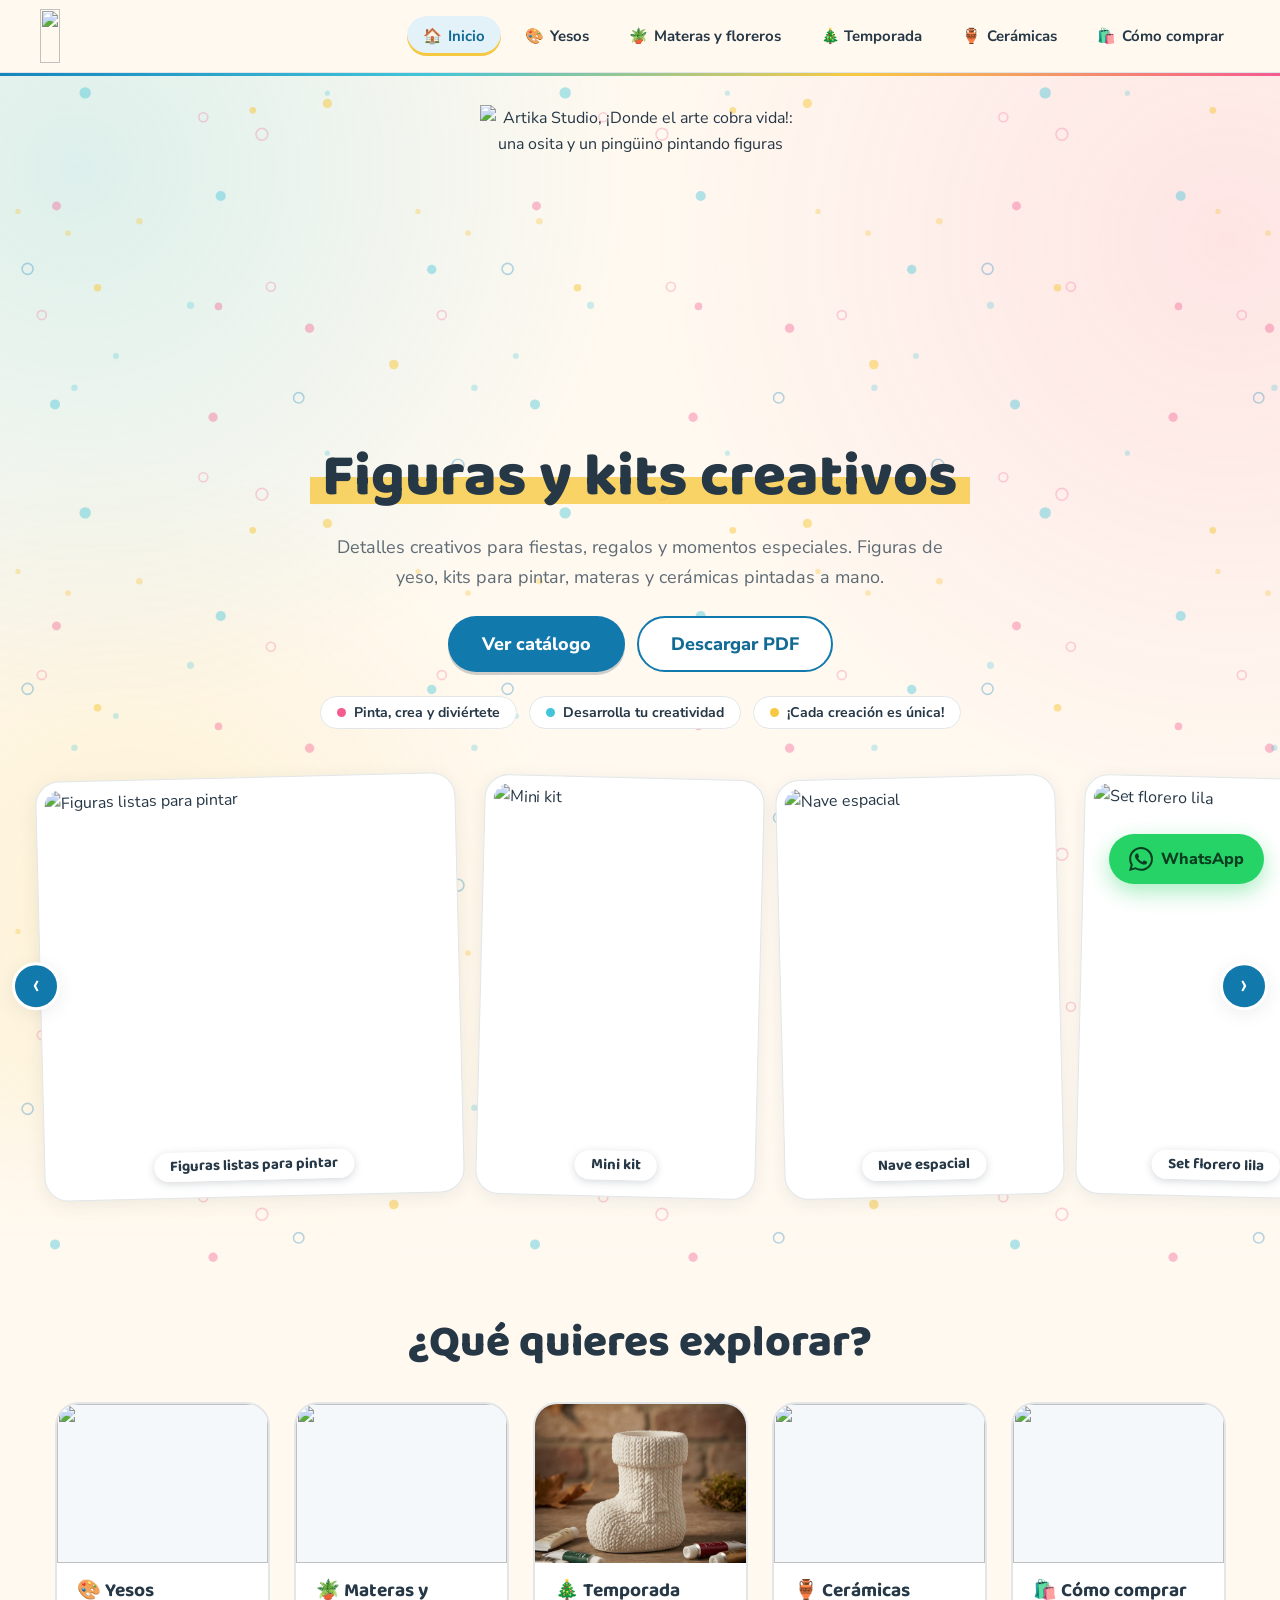
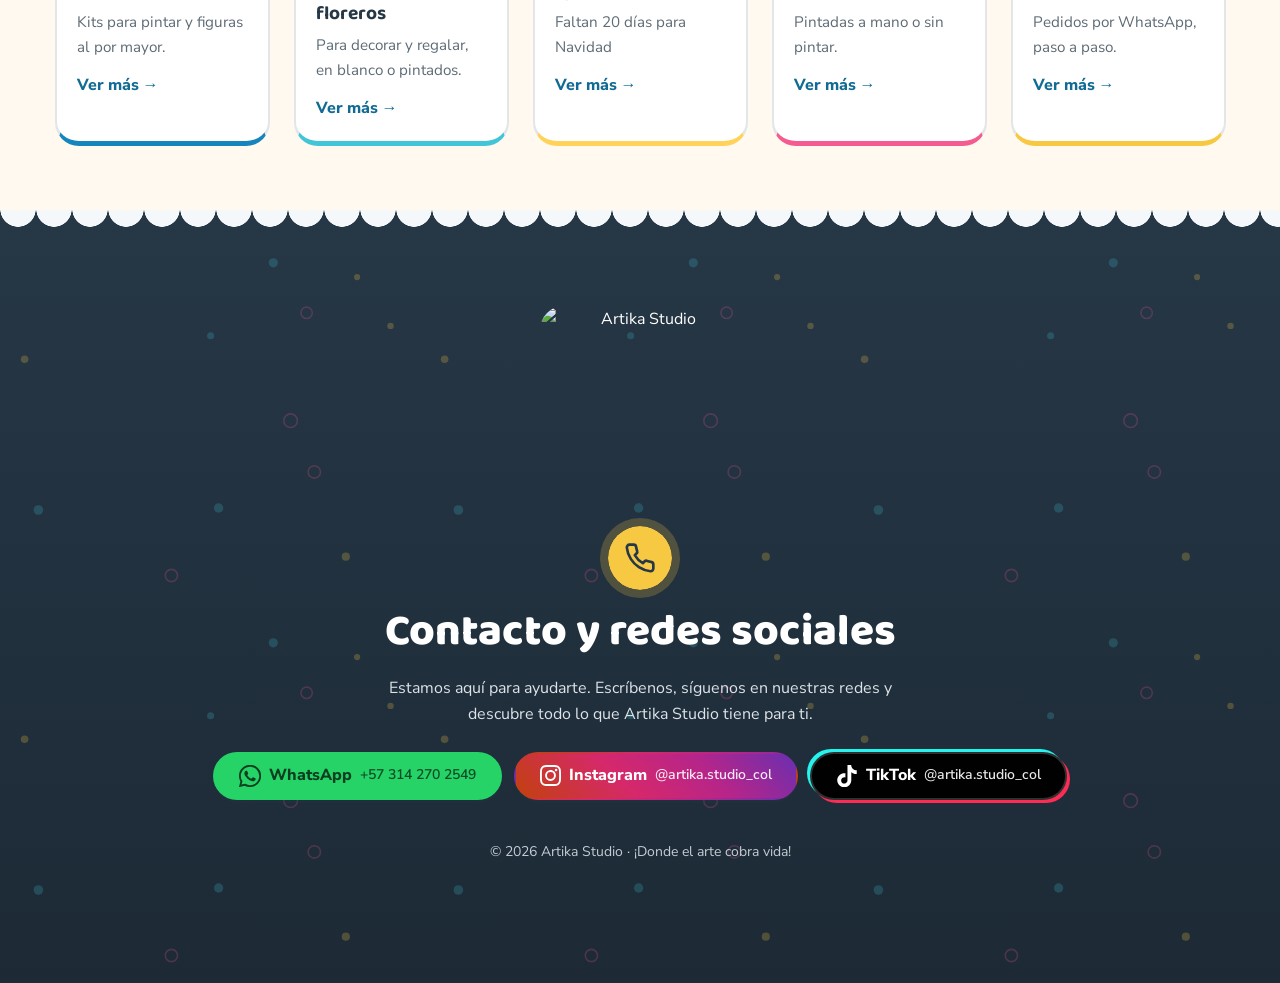
==== commit e5f96612: "Add files via upload" ====
--- a/index.html
+++ b/index.html
@@ -8,7 +8,7 @@
   <meta name="theme-color" content="#8a6ad0">
   <link rel="preconnect" href="https://fonts.googleapis.com">
   <link rel="preconnect" href="https://fonts.gstatic.com" crossorigin>
-  <link rel="canonical" href="https://collisionofstars11.github.io/artika-studio/">
+  <link rel="canonical" href="https://artikastudiocol.github.io/PaginaWeb/">
   <link rel="icon" href="img/logos/favicon.png" type="image/png">
   <link rel="apple-touch-icon" href="img/logos/apple-touch-icon.png">
   <meta property="og:type" content="website">
@@ -16,8 +16,8 @@
   <meta property="og:locale" content="es_CO">
   <meta property="og:title" content="Artika Studio · Figuras de yeso, kits y materas">
   <meta property="og:description" content="Artika Studio: figuras de yeso para pintar, kits creativos, materas y floreros, y cerámicas pintadas a mano. ¡Donde el arte cobra vida!">
-  <meta property="og:url" content="https://collisionofstars11.github.io/artika-studio/">
-  <meta property="og:image" content="https://collisionofstars11.github.io/artika-studio/img/logos/compartir.jpg">
+  <meta property="og:url" content="https://artikastudiocol.github.io/PaginaWeb/">
+  <meta property="og:image" content="https://artikastudiocol.github.io/PaginaWeb/img/logos/compartir.jpg">
   <meta property="og:image:width" content="1200">
   <meta property="og:image:height" content="630">
   <meta property="og:image:alt" content="Logo de Artika Studio: ¡Donde el arte cobra vida!">
@@ -30,9 +30,9 @@
   "@type": "Store",
   "name": "Artika Studio",
   "description": "Figuras de yeso para pintar, kits creativos, materas y floreros, y cerámicas pintadas a mano.",
-  "url": "https://collisionofstars11.github.io/artika-studio/",
-  "logo": "https://collisionofstars11.github.io/artika-studio/img/logos/logo-artika.png",
-  "image": "https://collisionofstars11.github.io/artika-studio/img/logos/compartir.jpg",
+  "url": "https://artikastudiocol.github.io/PaginaWeb/",
+  "logo": "https://artikastudiocol.github.io/PaginaWeb/img/logos/logo-artika.png",
+  "image": "https://artikastudiocol.github.io/PaginaWeb/img/logos/compartir.jpg",
   "telephone": "+573142702549",
   "areaServed": "CO",
   "sameAs": [
@@ -110,7 +110,7 @@
             <span class="acceso__cuerpo"><strong>🪴 Materas y floreros</strong><span>Para decorar y regalar, en blanco o pintados.</span><span class="acceso__ir">Ver más</span></span>
           </a>
           <a class="acceso acceso--temporada" href="temporada.html">
-            <img id="accTempImg" src="img/temporada/h-calabaza.jpg" alt="" loading="lazy" width="280" height="280">
+            <img id="accTempImg" src="img/temporada/halloween/h-calabaza-1.jpg" alt="" loading="lazy" width="280" height="280">
             <span class="acceso__cuerpo"><strong id="accTempTitulo">Temporada</strong><span id="accTempTexto">Figuras especiales de la época.</span><span class="acceso__ir">Ver más</span></span>
           </a>
           <a class="acceso acceso--rosa" href="ceramicas.html" data-fotos="ceramicas/angel-salud.jpg,ceramicas/col-dragon.jpg,ceramicas/cerp-spiderman20.jpg">
--- a/css/styles.css
+++ b/css/styles.css
@@ -865,6 +865,9 @@
 .carrusel__item:nth-child(odd) { transform: rotate(-1.4deg); }
 .carrusel__item:nth-child(even) { transform: rotate(1.4deg); }
 
+.carrusel__item--ancho { flex-basis: clamp(300px, 36vw, 420px); }
+.carrusel__item--ancho img { aspect-ratio: 4 / 3; }
+
 .carrusel__item img {
   width: 100%;
   aspect-ratio: 1;
@@ -2664,3 +2667,119 @@
     transition: none !important;
   }
 }
+
+/* ============================================================
+   15. ANIMACIONES EXTRA
+   ============================================================ */
+@media (prefers-reduced-motion: no-preference) {
+  /* Aparecer al llegar (solo si el script lo activó) */
+  .js-reveal .rv {
+    opacity: 0;
+    transform: translateY(28px) scale(0.96);
+    transition: opacity 600ms ease, transform 650ms cubic-bezier(0.2, 0.8, 0.3, 1);
+    transition-delay: calc(var(--i, 0) * 70ms);
+  }
+  .js-reveal .rv.rv--ya { opacity: 1; transform: none; }
+
+  /* Brillo que cruza los botones principales */
+  .boton { position: relative; overflow: hidden; }
+  .boton::after {
+    content: "";
+    position: absolute;
+    inset: 0;
+    background: linear-gradient(115deg, transparent 35%, rgb(255 255 255 / 45%) 50%, transparent 65%);
+    transform: translateX(-130%);
+    pointer-events: none;
+  }
+  .boton:hover::after { transform: translateX(130%); transition: transform 700ms ease; }
+
+  /* Fotos que se acercan despacio y botones que rebotan */
+  .figura img, .tema img, .kit img { transition: transform 600ms cubic-bezier(0.2, 0.8, 0.3, 1); }
+  .figura:hover img, .kit:hover img { transform: scale(1.06); }
+  .figura__pedir:active, .boton:active { transform: scale(0.94); }
+
+  /* El logo del inicio se mueve al tocarlo */
+  .hero__logo { transition: transform 400ms cubic-bezier(0.3, 1.6, 0.5, 1); cursor: pointer; }
+  .hero__logo:hover { transform: rotate(-4deg) scale(1.06); }
+
+  /* Las flechas del carrusel laten para invitar a deslizar */
+  .carrusel__flecha { animation: latido 2.6s ease-in-out infinite; }
+
+  /* Chispas */
+  .chispa {
+    position: fixed;
+    z-index: 200;
+    pointer-events: none;
+    font-size: 18px;
+    translate: -50% -50%;
+    animation: chispa 800ms ease-out forwards;
+  }
+  @keyframes chispa {
+    from { opacity: 1; transform: translate(0, 0) scale(0.6); }
+    to { opacity: 0; transform: translate(var(--dx), var(--dy)) scale(1.4) rotate(40deg); }
+  }
+
+  /* Partículas de temporada */
+  .particulas { position: fixed; inset: 0; z-index: 1; overflow: hidden; pointer-events: none; }
+  .particulas span {
+    position: absolute;
+    top: -40px;
+    opacity: 0.55;
+    animation: cae linear infinite;
+  }
+  @keyframes cae {
+    0% { transform: translate(0, -5vh) rotate(0deg); }
+    50% { transform: translate(28px, 55vh) rotate(160deg); }
+    100% { transform: translate(-16px, 110vh) rotate(320deg); }
+  }
+}
+
+/* ============================================================
+   16. DETALLES FINALES
+   ============================================================ */
+.cabecera { transition: box-shadow 300ms ease; }
+.cabecera--baja { box-shadow: 0 6px 22px rgb(38 55 70 / 14%); }
+
+.subir {
+  position: fixed;
+  left: var(--space-4);
+  bottom: var(--space-4);
+  z-index: 90;
+  width: 48px;
+  height: 48px;
+  border: 0;
+  border-radius: 50%;
+  background: var(--color-primary);
+  color: var(--color-text-inverse);
+  font-size: 1.4rem;
+  font-weight: 800;
+  cursor: pointer;
+  box-shadow: 0 6px 16px rgb(38 55 70 / 25%);
+  opacity: 0;
+  visibility: hidden;
+  transform: translateY(16px) scale(0.8);
+  transition: opacity 300ms ease, transform 300ms cubic-bezier(0.3, 1.6, 0.5, 1), visibility 300ms;
+}
+.subir--ver { opacity: 1; visibility: visible; transform: none; }
+.subir:hover { transform: translateY(-3px) scale(1.08); }
+
+.bienvenida {
+  position: fixed;
+  inset: 0;
+  z-index: 500;
+  display: flex;
+  flex-direction: column;
+  align-items: center;
+  justify-content: center;
+  gap: var(--space-3);
+  background: var(--color-background);
+  transition: opacity 550ms ease, visibility 550ms;
+}
+.bienvenida img { width: min(240px, 60vw); height: auto; animation: bienvenida-logo 900ms cubic-bezier(0.3, 1.5, 0.5, 1) both; }
+.bienvenida p { margin: 0; color: var(--color-primary); font-family: var(--font-heading); font-size: 1.25rem; font-weight: 800; animation: entra-sube 700ms ease-out 300ms both; }
+.bienvenida--sale { opacity: 0; visibility: hidden; }
+@keyframes bienvenida-logo { from { opacity: 0; transform: scale(0.5) rotate(-8deg); } to { opacity: 1; transform: none; } }
+
+@media (max-width: 520px) {
+  .subir { bottom: 84px; }
+}
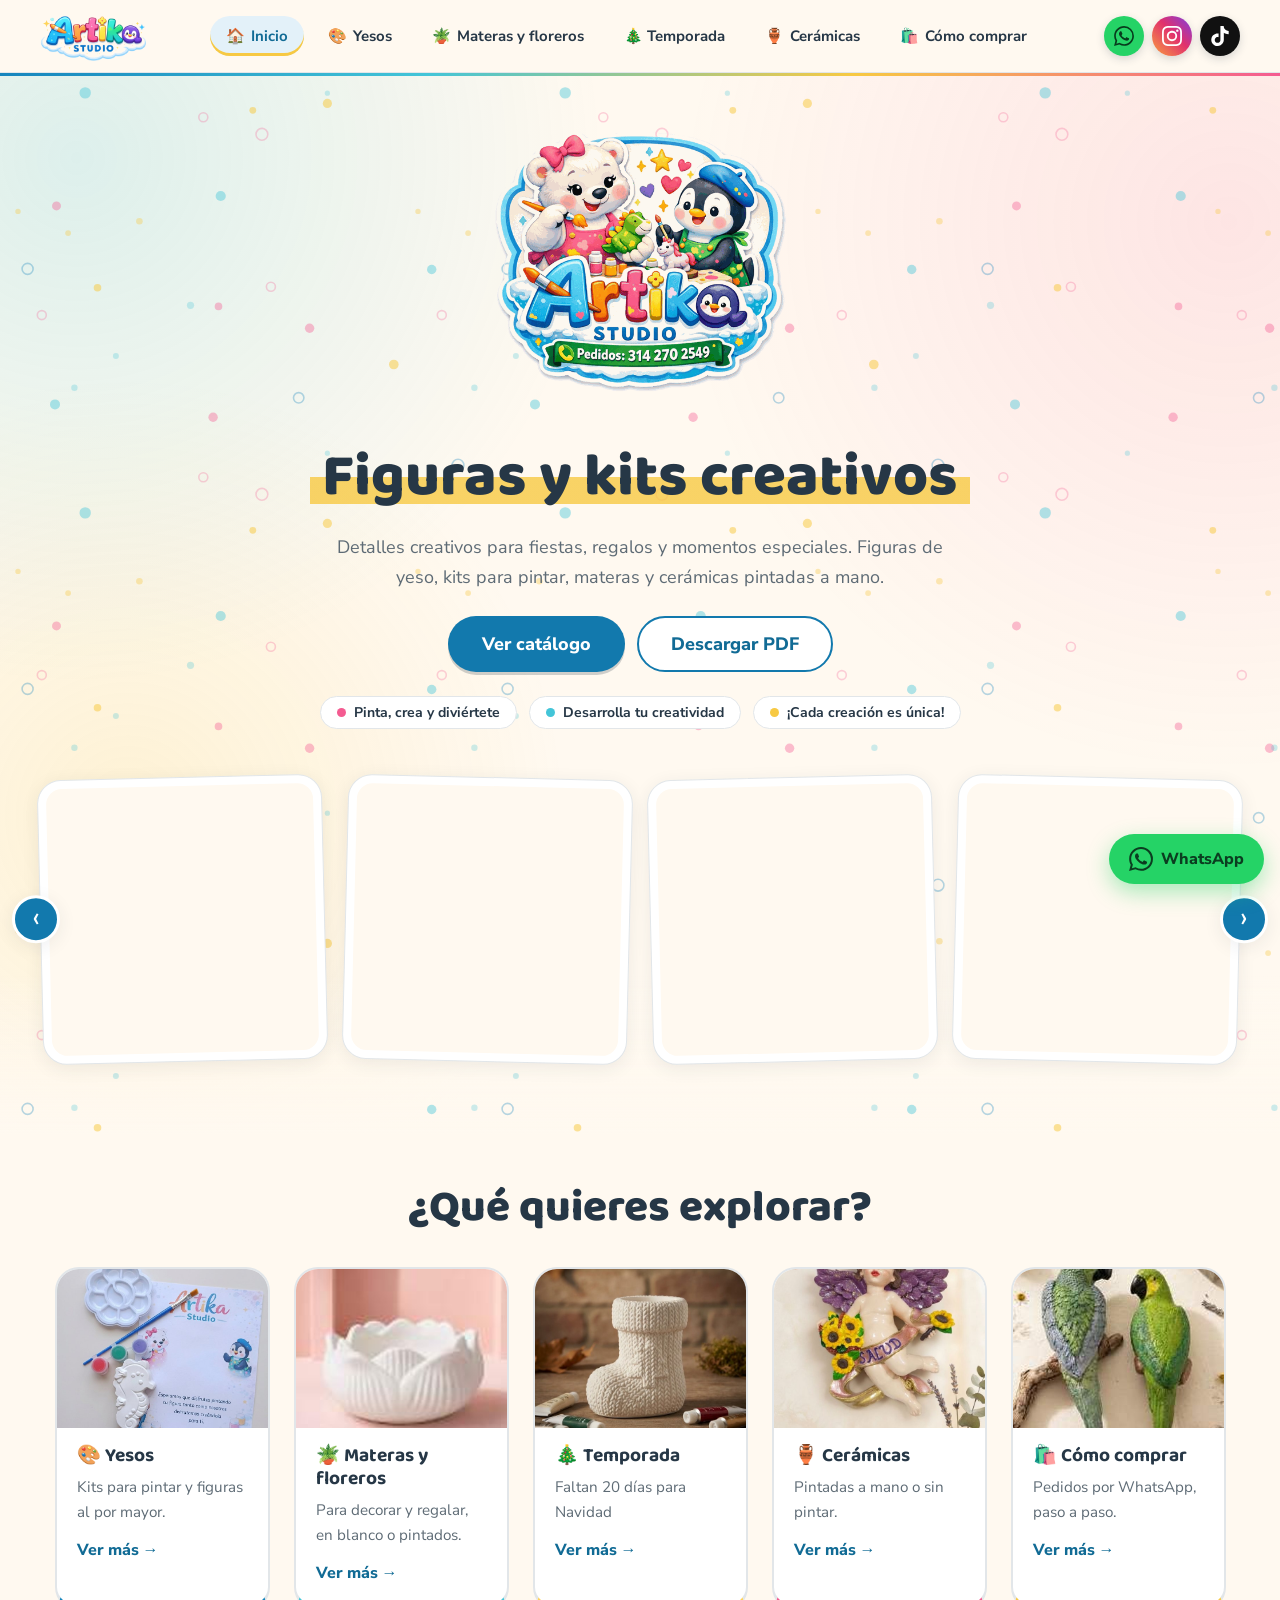
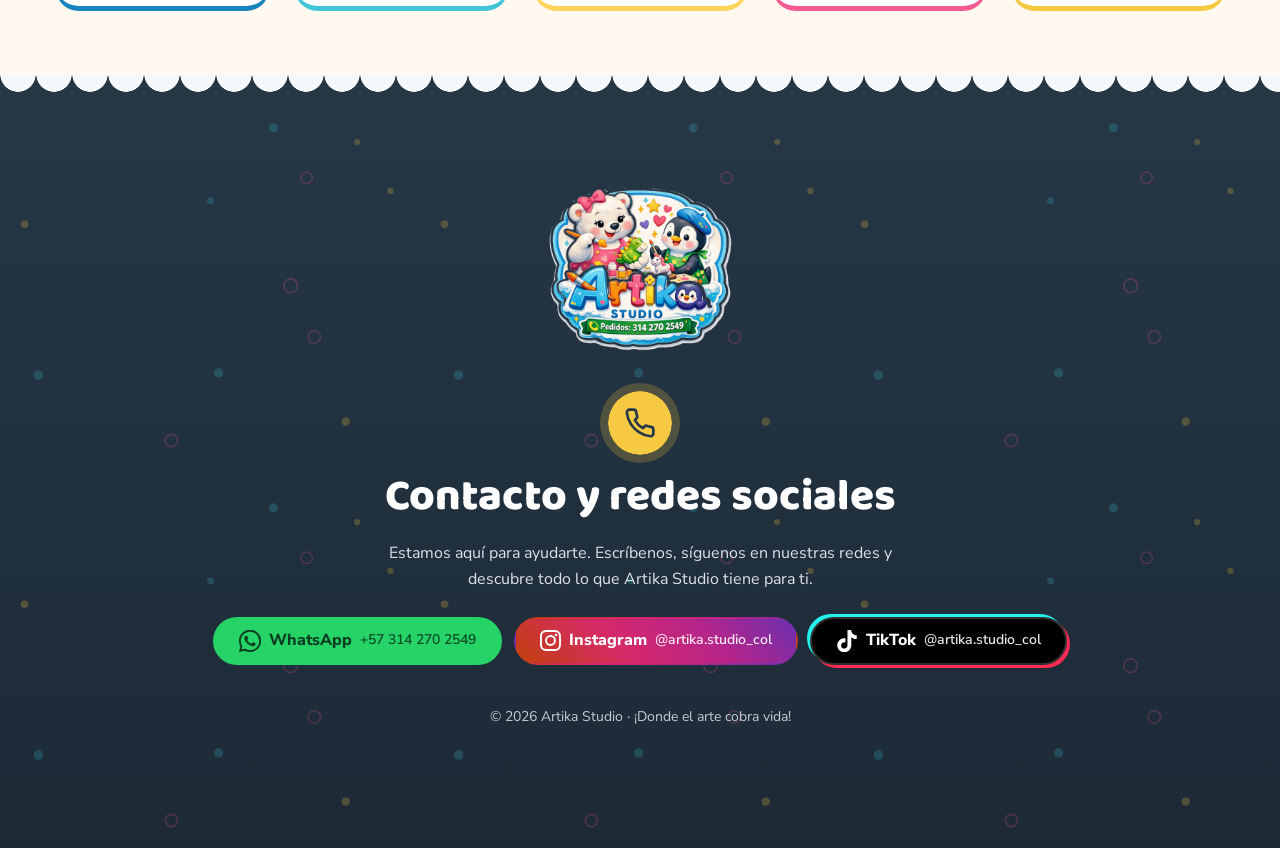
==== commit ac287971: "Add files via upload" ====
--- a/index.html
+++ b/index.html
@@ -64,6 +64,11 @@
         <a href="ceramicas.html">Cerámicas</a>
         <a href="comprar.html">Cómo comprar</a>
       </nav>
+      <div class="redes-cab" aria-label="Redes sociales de Artika Studio">
+        <a class="red-cab red-cab--whatsapp" data-red="whatsapp" href="#" target="_blank" rel="noopener" aria-label="WhatsApp"></a>
+        <a class="red-cab red-cab--instagram" data-red="instagram" href="#" target="_blank" rel="noopener" aria-label="Instagram"></a>
+        <a class="red-cab red-cab--tiktok" data-red="tiktok" href="#" target="_blank" rel="noopener" aria-label="TikTok"></a>
+      </div>
     </div>
   </header>
 
--- a/css/styles.css
+++ b/css/styles.css
@@ -2783,3 +2783,66 @@
 @media (max-width: 520px) {
   .subir { bottom: 84px; }
 }
+
+/* ============================================================
+   17. CARRUSEL EN MOSAICO + REDES EN EL ENCABEZADO
+   ============================================================ */
+.carrusel--mosaico .carrusel__pista {
+  display: grid;
+  grid-template-columns: repeat(var(--cols, 4), minmax(0, 1fr));
+  gap: var(--space-5);
+  overflow: visible;
+  scroll-snap-type: none;
+  max-width: calc(var(--container-width) + 2 * var(--container-padding));
+  margin-inline: auto;
+  padding: var(--space-4) var(--container-padding) var(--space-6);
+}
+.carrusel--mosaico .carrusel__item { flex: none; width: auto; min-width: 0; animation: none; }
+.carrusel__marco { position: relative; aspect-ratio: 1; overflow: hidden; border-radius: calc(var(--radius-lg) - var(--space-2)); background: var(--color-background); }
+.carrusel__marco img {
+  position: absolute;
+  inset: 0;
+  width: 100%;
+  height: 100%;
+  aspect-ratio: auto;
+  object-fit: cover;
+  opacity: 0;
+  transform: scale(1.06);
+  transition: opacity 800ms ease, transform 1400ms ease;
+}
+.carrusel__marco img.visible { opacity: 1; transform: none; }
+.carrusel--mosaico .carrusel__controles { pointer-events: none; }
+.carrusel--mosaico .carrusel__flecha { pointer-events: auto; }
+
+.redes-cab { display: flex; align-items: center; gap: var(--space-2); }
+.red-cab {
+  position: relative;
+  display: grid;
+  place-items: center;
+  width: 40px;
+  height: 40px;
+  border-radius: 50%;
+  color: #fff;
+  box-shadow: 0 3px 8px rgb(38 55 70 / 18%);
+  transition: transform 250ms cubic-bezier(0.3, 1.6, 0.5, 1), box-shadow 250ms ease;
+}
+.red-cab::before {
+  content: "";
+  width: 20px;
+  height: 20px;
+  background: currentColor;
+  -webkit-mask: var(--ic) center / contain no-repeat;
+  mask: var(--ic) center / contain no-repeat;
+}
+.red-cab--whatsapp { --ic: var(--icon-whatsapp); background: #25D366; color: #073b1c; }
+.red-cab--instagram { --ic: var(--icon-instagram); background: linear-gradient(45deg, #f9a03f, #e1306c 55%, #7b3fe4); }
+.red-cab--tiktok { --ic: var(--icon-tiktok); background: #111; }
+.red-cab:hover, .red-cab:focus-visible { transform: translateY(-3px) scale(1.12) rotate(-6deg); box-shadow: 0 8px 16px rgb(38 55 70 / 28%); }
+
+@media (max-width: 900px) {
+  .redes-cab { order: 2; margin-left: auto; }
+  .menu-boton { order: 3; }
+}
+@media (max-width: 380px) {
+  .red-cab { width: 36px; height: 36px; }
+}
